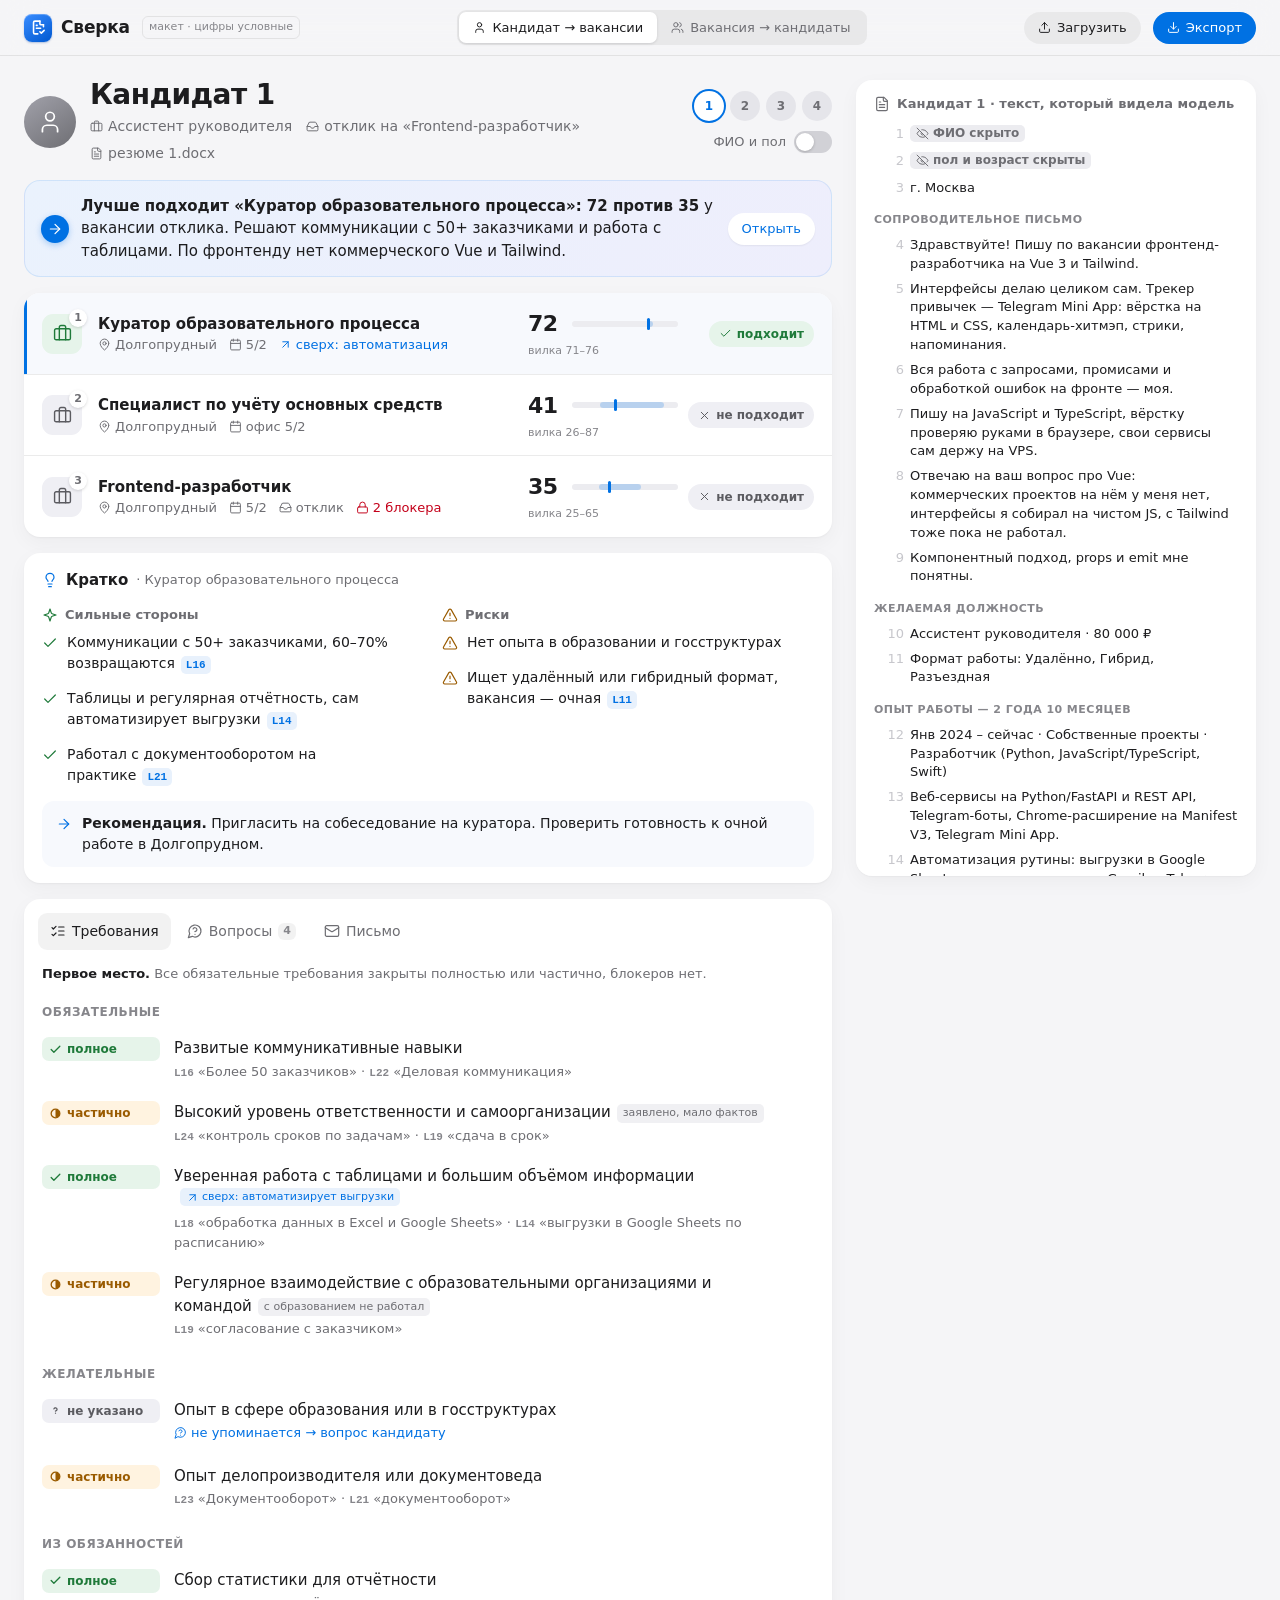
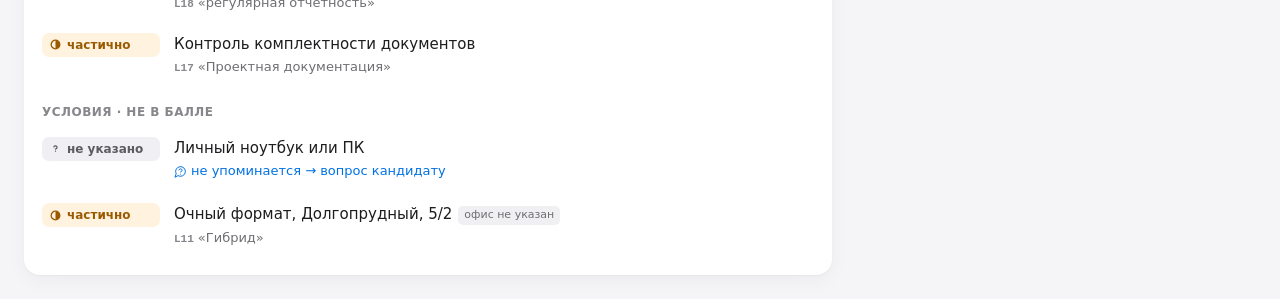
==== design/mockup.html @ aa067bb7 "design: макет интерфейса (кандидат → вакансии, вакансия → кандидаты)" ====
<!doctype html>
<html lang="ru">
<head>
<meta charset="utf-8">
<meta name="viewport" content="width=device-width, initial-scale=1">
<title>Сверка — макет</title>
<style>
:root{
  --bg:#f5f5f7; --surface:#fff; --fg:#1d1d1f; --fg2:#6e6e73; --fg3:#86868b;
  --line:rgba(0,0,0,.08); --accent:#0071e3; --accent-soft:#e8f1fc;
  --full:#1f7a3a; --full-bg:#e6f4ea; --part:#9a5b00; --part-bg:#fff3e0;
  --no:#c4001a; --no-bg:#fdecee; --unk:#5b5b60; --unk-bg:#efeff4;
  --hl:#fff4c2; --radius:16px;
  --spring:cubic-bezier(.2,.8,.2,1);
}
*{box-sizing:border-box;margin:0;padding:0}
body{background:var(--bg);color:var(--fg);font:15px/1.5 -apple-system,BlinkMacSystemFont,"SF Pro Text",Inter,system-ui,sans-serif;-webkit-font-smoothing:antialiased}
button{font:inherit;color:inherit;background:none;border:0;cursor:pointer}
.num{font-variant-numeric:tabular-nums}
.i{width:16px;height:16px;flex:none;fill:none;stroke:currentColor;stroke-width:1.8;stroke-linecap:round;stroke-linejoin:round}
.i-sm{width:13px;height:13px}
.i-lg{width:20px;height:20px}
.c-full{color:var(--full)} .c-part{color:var(--part)} .c-acc{color:var(--accent)} .c-no{color:var(--no)}

/* Верхняя панель — полупрозрачный материал */
.bar{position:sticky;top:0;z-index:10;display:flex;align-items:center;gap:12px;height:56px;padding:0 24px;
  background:rgba(245,245,247,.72);backdrop-filter:blur(20px) saturate(180%);-webkit-backdrop-filter:blur(20px) saturate(180%);
  border-bottom:1px solid var(--line)}
.logo{display:flex;align-items:center;gap:9px;font-weight:600;font-size:17px;letter-spacing:-.01em}
.mark{width:28px;height:28px;border-radius:8px;display:grid;place-items:center;color:#fff;
  background:linear-gradient(145deg,#3a8dff,#0058d0);box-shadow:0 1px 2px rgba(0,60,160,.3),inset 0 1px 0 rgba(255,255,255,.25)}
.mark .i{width:17px;height:17px;stroke-width:2.2}
.seg{display:flex;background:rgba(0,0,0,.06);border-radius:9px;padding:2px;margin:0 auto}
.seg button{display:flex;align-items:center;gap:6px;padding:6px 14px;border-radius:7px;font-size:13px;font-weight:500;color:var(--fg2);transition:background .2s,color .2s}
.seg button[aria-pressed=true]{background:#fff;color:var(--fg);box-shadow:0 1px 3px rgba(0,0,0,.12)}
.btn{display:inline-flex;align-items:center;gap:6px;height:32px;padding:0 14px;border-radius:980px;font-size:13px;font-weight:500;transition:transform .1s ease-out,background .2s}
.btn:active{transform:scale(.97)}
.btn-primary{background:var(--accent);color:#fff}
.btn-primary:hover{background:#0077ed}
.btn-ghost{background:rgba(0,0,0,.05)}
.btn-ghost:hover{background:rgba(0,0,0,.08)}
.btn-white{background:#fff;color:var(--accent);box-shadow:0 1px 2px rgba(0,0,0,.06)}
.mock-tag{font-size:11px;color:var(--fg3);border:1px solid var(--line);border-radius:6px;padding:2px 6px}

.wrap{display:grid;grid-template-columns:minmax(0,1fr) 400px;gap:24px;max-width:1360px;margin:0 auto;padding:24px}
.left>*+*,#top>*+*{margin-top:16px}

/* Шапка */
.head{display:flex;align-items:center;gap:14px}
.avatar{width:52px;height:52px;border-radius:50%;flex:none;display:grid;place-items:center;color:#fff;background:linear-gradient(145deg,#a1a1aa,#6e6e73)}
.avatar.blue{border-radius:15px;background:linear-gradient(145deg,#3a8dff,#0058d0)}
.avatar .i{width:26px;height:26px;stroke-width:1.6}
.head .who{flex:1;min-width:0}
.head h1{font-size:28px;line-height:1.1;letter-spacing:-.02em;font-weight:700}
.sub{display:flex;flex-wrap:wrap;align-items:center;gap:6px 14px;color:var(--fg2);margin-top:5px;font-size:14px}
.sub span{display:inline-flex;align-items:center;gap:5px}
.side{display:flex;flex-direction:column;align-items:flex-end;gap:10px}
.switch{display:flex;align-items:center;gap:8px;font-size:13px;color:var(--fg2);white-space:nowrap}
.tog{width:38px;height:22px;border-radius:11px;background:#d1d1d6;position:relative;transition:background .25s var(--spring)}
.tog::after{content:"";position:absolute;top:2px;left:2px;width:18px;height:18px;border-radius:50%;background:#fff;box-shadow:0 1px 3px rgba(0,0,0,.2);transition:transform .3s var(--spring)}
.tog[aria-checked=true]{background:#34c759}
.tog[aria-checked=true]::after{transform:translateX(16px)}
.avs{display:flex;gap:6px}
.av{width:30px;height:30px;border-radius:50%;background:#e5e5ea;color:var(--fg2);font-size:12px;font-weight:600;display:grid;place-items:center;transition:box-shadow .2s,background .2s}
.av:hover{background:#dcdce1}
.av[aria-pressed=true]{background:#fff;color:var(--accent);box-shadow:0 0 0 2px var(--accent)}

/* Плашки-подсказки */
.callout{display:flex;gap:12px;align-items:center;border-radius:var(--radius);padding:14px 16px;
  background:linear-gradient(120deg,#eaf2fd 0%,#eeeefc 100%);border:1px solid rgba(0,113,227,.12)}
.callout b{font-weight:600}
.callout .ico{flex:none;width:28px;height:28px;border-radius:50%;background:var(--accent);color:#fff;display:grid;place-items:center;box-shadow:0 2px 6px rgba(0,113,227,.3)}
.callout .btn{margin-left:auto;flex:none}

/* Карточки и рейтинг */
.card{background:var(--surface);border-radius:var(--radius);box-shadow:0 1px 2px rgba(0,0,0,.04),0 6px 20px rgba(0,0,0,.04)}
.rank{overflow:hidden}
.rrow{display:grid;grid-template-columns:40px minmax(0,1fr) 150px 120px;align-items:center;gap:16px;width:100%;text-align:left;padding:14px 18px;border-top:1px solid var(--line);transition:background .15s}
.rrow:first-child{border-top:0}
.rrow:hover{background:rgba(0,0,0,.02)}
.rrow[aria-selected=true]{background:#f7f9fd;box-shadow:inset 3px 0 0 var(--accent)}
.rrow.close{box-shadow:inset 3px 0 0 #b9cdf0}
.rrow.close[aria-selected=true]{box-shadow:inset 3px 0 0 var(--accent)}
.tile{width:40px;height:40px;border-radius:11px;display:grid;place-items:center;position:relative}
.tile.round{border-radius:50%}
.tile .i{width:19px;height:19px}
.tile em{position:absolute;right:-5px;top:-5px;min-width:18px;height:18px;border-radius:9px;background:#fff;color:var(--fg2);font:600 11px/18px -apple-system,system-ui,sans-serif;text-align:center;font-style:normal;box-shadow:0 1px 3px rgba(0,0,0,.15)}
.t-ok{background:var(--full-bg);color:var(--full)} .t-mid{background:var(--part-bg);color:var(--part)} .t-bad{background:var(--unk-bg);color:var(--unk)}
.rrow .t{font-weight:600}
.meta{display:flex;flex-wrap:wrap;gap:4px 12px;font-size:13px;color:var(--fg2)}
.meta span{display:inline-flex;align-items:center;gap:4px}
.meta .bl{color:var(--no)} .meta .ex{color:var(--accent)} .meta .cl{color:var(--part)}
.score{display:flex;align-items:center;gap:10px}
.score .n{font-size:22px;font-weight:600;letter-spacing:-.02em;width:34px}
.range{position:relative;flex:1;height:6px;background:#ececf0;border-radius:3px}
.range i{position:absolute;top:0;bottom:0;background:rgba(0,113,227,.22);border-radius:3px}
.range b{position:absolute;top:-3px;width:3px;height:12px;border-radius:2px;background:var(--accent)}
.lbl{display:block;font-size:11px;color:var(--fg3);margin-top:3px}
.verdict{justify-self:end;display:inline-flex;align-items:center;gap:5px;font-size:12px;font-weight:600;padding:4px 10px;border-radius:980px;white-space:nowrap}
.v-ok{background:var(--full-bg);color:var(--full)} .v-mid{background:var(--part-bg);color:var(--part)} .v-bad{background:var(--unk-bg);color:var(--unk)}

/* Обзор: тепловая карта */
.heat{padding:14px 18px 12px}
.heat-h{display:flex;align-items:center;justify-content:space-between;gap:12px;font-size:13px;color:var(--fg2);margin-bottom:8px}
.heat-h b{color:var(--fg);font-size:15px;font-weight:600;display:inline-flex;align-items:center;gap:7px}
.legend{display:flex;gap:12px;font-size:12px}
.legend span{display:inline-flex;align-items:center;gap:5px}
.legend i{width:10px;height:10px;border-radius:3px;display:inline-block}
.hg{display:grid;grid-template-columns:minmax(0,1fr) repeat(4,72px);gap:4px 6px;align-items:center}
.hg .ch{font-size:12px;color:var(--fg3);text-align:center;font-weight:600}
.hname{display:flex;align-items:center;gap:8px;text-align:left;padding:8px 10px;border-radius:10px;font-weight:500;font-size:14px;transition:background .15s}
.hname:hover{background:#f5f5f7}
.hname.on{background:#f7f9fd;color:var(--accent)}
.hcell{height:36px;border-radius:9px;font-weight:600;font-size:14px;display:grid;place-items:center;transition:transform .15s var(--spring),box-shadow .15s}
.hcell:hover{transform:scale(1.04)}
.hcell.on{box-shadow:0 0 0 2px var(--accent)}
.hcell.s-full{background:var(--full-bg);color:var(--full)} .hcell.s-partial{background:var(--part-bg);color:var(--part)} .hcell.s-unknown{background:var(--unk-bg);color:var(--unk)}

/* Разбор близких */
.pair{padding:18px}
.pair h3{display:flex;align-items:center;gap:8px;font-size:17px;letter-spacing:-.01em}
.pair .lead{color:var(--fg2);margin:4px 0 8px;font-size:14px}
.vs{display:grid;grid-template-columns:1fr auto 1fr;gap:10px;align-items:center;margin:10px 0 6px}
.vs .side-c{display:flex;align-items:center;gap:10px;padding:10px 12px;border-radius:12px;background:#f7f7f9}
.vs .side-c.win{background:var(--full-bg)}
.vs .vs-n{font-size:20px;font-weight:600;margin-left:auto}
.vs .mid{font-size:12px;font-weight:600;color:var(--fg3)}
.agree{display:flex;align-items:center;gap:8px;font-size:12px;color:var(--fg2);margin:8px 0 2px}
.agree .dots{display:flex;gap:3px}
.agree .dots i{width:8px;height:8px;border-radius:50%;background:#e0e0e5}
.agree .dots i.y{background:var(--full)}

/* Кратко */
.summary{padding:16px 18px 14px}
.sum-h{display:flex;align-items:center;gap:8px;font-size:15px;font-weight:600}
.sum-h .of{font-weight:400;color:var(--fg2);font-size:13px}
.sum-cols{display:grid;grid-template-columns:1fr 1fr;gap:6px 28px;margin-top:6px}
.h3{display:flex;align-items:center;gap:7px;font-size:13px;font-weight:600;color:var(--fg2);margin-top:8px}
.pt{display:flex;gap:9px;align-items:flex-start;width:100%;text-align:left;padding:7px 8px;margin:0 -8px;border-radius:9px;font-size:14px;transition:background .15s}
.pt:hover{background:#f5f5f7}
.pt>.i{margin-top:3px}
.pt.on{background:var(--hl)}
.ref{font:600 11px/1 ui-monospace,SFMono-Regular,monospace;color:var(--accent);background:var(--accent-soft);border-radius:5px;padding:3px 5px;margin-left:6px}
.rec{display:flex;gap:10px;background:#f7f9fd;border-radius:12px;padding:12px 14px;margin:8px 0 2px;font-size:14px}
.rec .i{margin-top:3px}

/* Вкладки */
.detail{padding:6px 0 8px}
.tabs{display:flex;gap:4px;padding:8px 14px 0}
.tabs button{display:flex;align-items:center;gap:6px;padding:8px 12px;border-radius:9px;font-size:14px;font-weight:500;color:var(--fg2);transition:background .15s,color .15s}
.tabs button:hover{color:var(--fg)}
.tabs button[aria-selected=true]{color:var(--fg);background:rgba(0,0,0,.05)}
.tabs .cnt{font-size:11px;font-weight:600;color:var(--fg3);background:rgba(0,0,0,.05);border-radius:6px;padding:0 5px}
.pane{padding:4px 18px 10px}
.pane.enter{animation:enter .28s var(--spring)}
@keyframes enter{from{opacity:0;transform:translateY(4px)}to{opacity:1;transform:none}}
.why{font-size:13px;color:var(--fg2);padding:10px 0 4px}
.why b{color:var(--fg);font-weight:600}
.grp{font-size:12px;font-weight:600;color:var(--fg3);text-transform:uppercase;letter-spacing:.04em;padding:16px 0 6px}
.req{display:grid;grid-template-columns:118px minmax(0,1fr);gap:14px;width:100%;text-align:left;padding:10px;margin:0 -10px;border-radius:11px;transition:background .15s}
.req:hover,.req.on{background:#f5f5f7}
.req .txt{font-weight:500}
.req .q{font-size:13px;color:var(--fg2);margin-top:2px}
.req .q code{font:600 11px/1 ui-monospace,SFMono-Regular,monospace;color:var(--fg3);margin-right:4px}
.req .q .ask{display:inline-flex;align-items:center;gap:4px;color:var(--accent)}
.flag{display:inline-flex;align-items:center;gap:3px;font-size:11px;font-weight:500;color:var(--fg2);background:#f0f0f3;border-radius:5px;padding:1px 6px;margin-left:6px;vertical-align:1px}
.flag.plus{background:var(--accent-soft);color:var(--accent)}
.flag.warn{background:var(--part-bg);color:var(--part)}
.st{display:inline-flex;align-items:center;gap:5px;height:24px;padding:0 9px 0 7px;border-radius:7px;font-size:12px;font-weight:600;white-space:nowrap;align-self:start}
.st .i{width:13px;height:13px;stroke-width:2.4}
.s-full{color:var(--full);background:var(--full-bg)} .s-partial{color:var(--part);background:var(--part-bg)}
.s-no{color:var(--no);background:var(--no-bg)} .s-unknown{color:var(--unk);background:var(--unk-bg)}
.list{list-style:none;padding:4px 0}
.list li{display:flex;gap:10px;align-items:flex-start;padding:9px 0;border-top:1px solid var(--line);font-size:14px}
.list li:first-child{border-top:0}
.list li>.i{margin-top:3px}
.letter{white-space:pre-wrap;background:#fafafc;border:1px solid var(--line);border-radius:12px;padding:16px;font-size:14px;margin-top:10px}
.actions{display:flex;align-items:center;gap:8px;margin-top:12px}
.stub{display:flex;gap:10px;align-items:center;color:var(--fg2);font-size:14px;padding:16px 0}

/* Текст резюме */
.doc{position:sticky;top:80px;max-height:calc(100vh - 104px);overflow:auto;padding:14px 0;align-self:start}
.doc h2{display:flex;align-items:center;gap:7px;font-size:13px;font-weight:600;color:var(--fg2);padding:0 18px 8px}
.blk{font-size:11px;font-weight:600;color:var(--fg3);text-transform:uppercase;letter-spacing:.04em;padding:12px 18px 4px}
.ln{display:grid;grid-template-columns:30px 1fr;gap:6px;padding:3px 18px;font-size:13px;line-height:1.45;transition:background .35s var(--spring)}
.ln > span:first-child{color:#c7c7cc;font-variant-numeric:tabular-nums;text-align:right}
.ln.hl{background:var(--hl)}
.ln.hl mark{background:#ffe27a;border-radius:3px}
mark{background:none;color:inherit}
.mask{display:inline-flex;align-items:center;gap:4px;background:#ececf0;color:var(--fg2);border-radius:5px;padding:0 6px;font-size:12px}

@media (max-width:980px){.wrap{grid-template-columns:1fr}.doc{position:static;max-height:none}.rrow{grid-template-columns:40px 1fr 90px}.rrow .verdict{display:none}.sum-cols{grid-template-columns:1fr}.hg{grid-template-columns:minmax(0,1fr) repeat(4,44px)}}
@media (prefers-reduced-motion:reduce){*{transition:none!important;animation:none!important}}
@media (prefers-reduced-transparency:reduce){.bar{background:var(--bg);backdrop-filter:none}}
</style>
</head>
<body>
<!-- Иконки: линейный набор в стиле Lucide (ISC) -->
<svg width="0" height="0" style="position:absolute" aria-hidden="true">
 <symbol id="i-logo" viewBox="0 0 24 24"><path d="M14 3H7a2 2 0 0 0-2 2v14a2 2 0 0 0 2 2h4"/><path d="M14 3v4a1 1 0 0 0 1 1h4"/><path d="M19 8v3"/><path d="m14 18 2 2 4-4"/><path d="M9 9h1"/><path d="M9 13h6"/></symbol>
 <symbol id="i-upload" viewBox="0 0 24 24"><path d="M21 15v4a2 2 0 0 1-2 2H5a2 2 0 0 1-2-2v-4"/><path d="m17 8-5-5-5 5"/><path d="M12 3v12"/></symbol>
 <symbol id="i-download" viewBox="0 0 24 24"><path d="M21 15v4a2 2 0 0 1-2 2H5a2 2 0 0 1-2-2v-4"/><path d="m7 10 5 5 5-5"/><path d="M12 15V3"/></symbol>
 <symbol id="i-user" viewBox="0 0 24 24"><path d="M19 21v-2a4 4 0 0 0-4-4H9a4 4 0 0 0-4 4v2"/><circle cx="12" cy="7" r="4"/></symbol>
 <symbol id="i-users" viewBox="0 0 24 24"><path d="M16 21v-2a4 4 0 0 0-4-4H6a4 4 0 0 0-4 4v2"/><circle cx="9" cy="7" r="4"/><path d="M22 21v-2a4 4 0 0 0-3-3.87"/><path d="M16 3.13a4 4 0 0 1 0 7.75"/></symbol>
 <symbol id="i-brief" viewBox="0 0 24 24"><path d="M16 20V4a2 2 0 0 0-2-2h-4a2 2 0 0 0-2 2v16"/><rect width="20" height="14" x="2" y="6" rx="2"/></symbol>
 <symbol id="i-file" viewBox="0 0 24 24"><path d="M15 2H6a2 2 0 0 0-2 2v16a2 2 0 0 0 2 2h12a2 2 0 0 0 2-2V7Z"/><path d="M14 2v4a2 2 0 0 0 2 2h4"/><path d="M16 13H8"/><path d="M16 17H8"/><path d="M10 9H8"/></symbol>
 <symbol id="i-pin" viewBox="0 0 24 24"><path d="M20 10c0 5-5.5 10.2-7.4 11.8a1 1 0 0 1-1.2 0C9.5 20.2 4 15 4 10a8 8 0 0 1 16 0"/><circle cx="12" cy="10" r="3"/></symbol>
 <symbol id="i-cal" viewBox="0 0 24 24"><rect width="18" height="18" x="3" y="4" rx="2"/><path d="M16 2v4"/><path d="M8 2v4"/><path d="M3 10h18"/></symbol>
 <symbol id="i-clock" viewBox="0 0 24 24"><circle cx="12" cy="12" r="9"/><path d="M12 7v5l3 2"/></symbol>
 <symbol id="i-arrow" viewBox="0 0 24 24"><path d="M5 12h14"/><path d="m12 5 7 7-7 7"/></symbol>
 <symbol id="i-check" viewBox="0 0 24 24"><path d="M20 6 9 17l-5-5"/></symbol>
 <symbol id="i-half" viewBox="0 0 24 24"><circle cx="12" cy="12" r="8"/><path d="M12 4a8 8 0 0 1 0 16Z" fill="currentColor" stroke="none"/></symbol>
 <symbol id="i-x" viewBox="0 0 24 24"><path d="M18 6 6 18"/><path d="m6 6 12 12"/></symbol>
 <symbol id="i-help" viewBox="0 0 24 24"><path d="M9.1 9a3 3 0 0 1 5.8 1c0 2-3 3-3 3"/><path d="M12 17h.01"/></symbol>
 <symbol id="i-lock" viewBox="0 0 24 24"><rect width="18" height="11" x="3" y="11" rx="2"/><path d="M7 11V7a5 5 0 0 1 10 0v4"/></symbol>
 <symbol id="i-up" viewBox="0 0 24 24"><path d="M7 17 17 7"/><path d="M7 7h10v10"/></symbol>
 <symbol id="i-list" viewBox="0 0 24 24"><path d="m3 17 2 2 4-4"/><path d="m3 7 2 2 4-4"/><path d="M13 6h8"/><path d="M13 12h8"/><path d="M13 18h8"/></symbol>
 <symbol id="i-bulb" viewBox="0 0 24 24"><path d="M15 14c.2-1 .7-1.7 1.5-2.5 1-.9 1.5-2.2 1.5-3.5A6 6 0 0 0 6 8c0 1 .2 2.2 1.5 3.5.7.7 1.3 1.5 1.5 2.5"/><path d="M9 18h6"/><path d="M10 22h4"/></symbol>
 <symbol id="i-chat" viewBox="0 0 24 24"><path d="M7.9 20A9 9 0 1 0 4 16.1L2 22Z"/><path d="M9.1 9a3 3 0 0 1 5.8 1c0 2-3 3-3 3"/><path d="M12 17h.01"/></symbol>
 <symbol id="i-mail" viewBox="0 0 24 24"><rect width="20" height="16" x="2" y="4" rx="2"/><path d="m22 7-9 5.7a2 2 0 0 1-2 0L2 7"/></symbol>
 <symbol id="i-spark" viewBox="0 0 24 24"><path d="M12 3l1.9 5.8a2 2 0 0 0 1.3 1.3L21 12l-5.8 1.9a2 2 0 0 0-1.3 1.3L12 21l-1.9-5.8a2 2 0 0 0-1.3-1.3L3 12l5.8-1.9a2 2 0 0 0 1.3-1.3Z"/></symbol>
 <symbol id="i-alert" viewBox="0 0 24 24"><path d="m21.7 18-8-14a2 2 0 0 0-3.4 0l-8 14A2 2 0 0 0 4 21h16a2 2 0 0 0 1.7-3"/><path d="M12 9v4"/><path d="M12 17h.01"/></symbol>
 <symbol id="i-shield" viewBox="0 0 24 24"><path d="M20 13c0 5-3.5 7.5-7.7 9a1 1 0 0 1-.6 0C7.5 20.5 4 18 4 13V6a1 1 0 0 1 1-1c2 0 4.5-1.2 6.2-2.7a1.2 1.2 0 0 1 1.6 0C14.5 3.8 17 5 19 5a1 1 0 0 1 1 1z"/><path d="m9 12 2 2 4-4"/></symbol>
 <symbol id="i-eyeoff" viewBox="0 0 24 24"><path d="M10.7 5.1A10.4 10.4 0 0 1 12 5c7 0 10 7 10 7a13 13 0 0 1-1.7 2.7"/><path d="M14.1 14.2a3 3 0 0 1-4.2-4.2"/><path d="M17.5 17.5A10 10 0 0 1 12 19c-7 0-10-7-10-7a13.5 13.5 0 0 1 4.6-5.4"/><path d="m2 2 20 20"/></symbol>
 <symbol id="i-scale" viewBox="0 0 24 24"><path d="m16 16 3-8 3 8c-.9.7-1.9 1-3 1s-2.1-.3-3-1Z"/><path d="m2 16 3-8 3 8c-.9.7-1.9 1-3 1s-2.1-.3-3-1Z"/><path d="M7 21h10"/><path d="M12 3v18"/><path d="M3 7h2c2 0 5-1 7-2 2 1 5 2 7 2h2"/></symbol>
 <symbol id="i-copy" viewBox="0 0 24 24"><rect width="14" height="14" x="8" y="8" rx="2"/><path d="M4 16c-1.1 0-2-.9-2-2V4c0-1.1.9-2 2-2h10c1.1 0 2 .9 2 2"/></symbol>
 <symbol id="i-grid" viewBox="0 0 24 24"><rect width="7" height="7" x="3" y="3" rx="1.5"/><rect width="7" height="7" x="14" y="3" rx="1.5"/><rect width="7" height="7" x="3" y="14" rx="1.5"/><rect width="7" height="7" x="14" y="14" rx="1.5"/></symbol>
 <symbol id="i-inbox" viewBox="0 0 24 24"><path d="M22 12h-6l-2 3h-4l-2-3H2"/><path d="M5.5 5.1 2 12v6a2 2 0 0 0 2 2h16a2 2 0 0 0 2-2v-6l-3.5-6.9A2 2 0 0 0 16.8 4H7.2a2 2 0 0 0-1.7 1.1"/></symbol>
</svg>

<header class="bar">
  <span class="logo"><span class="mark"><svg class="i"><use href="#i-logo"/></svg></span>Сверка</span>
  <span class="mock-tag">макет · цифры условные</span>
  <div class="seg" role="group" aria-label="Направление">
    <button aria-pressed="true" data-view="cand"><svg class="i i-sm"><use href="#i-user"/></svg>Кандидат → вакансии</button>
    <button aria-pressed="false" data-view="vac"><svg class="i i-sm"><use href="#i-users"/></svg>Вакансия → кандидаты</button>
  </div>
  <button class="btn btn-ghost"><svg class="i i-sm"><use href="#i-upload"/></svg>Загрузить</button>
  <button class="btn btn-primary"><svg class="i i-sm"><use href="#i-download"/></svg>Экспорт</button>
</header>

<main class="wrap">
  <div class="left">
    <div id="top"></div>
    <div class="card summary" id="summary"></div>
    <div class="card detail">
      <div class="tabs" role="tablist">
        <button role="tab" aria-selected="true" data-tab="req"><svg class="i"><use href="#i-list"/></svg>Требования</button>
        <button role="tab" aria-selected="false" data-tab="qs"><svg class="i"><use href="#i-chat"/></svg>Вопросы <span class="cnt num" id="qcnt"></span></button>
        <button role="tab" aria-selected="false" data-tab="mail"><svg class="i"><use href="#i-mail"/></svg>Письмо</button>
      </div>
      <div class="pane" id="pane"></div>
    </div>
  </div>
  <aside class="card doc" id="doc" aria-label="Текст резюме"></aside>
</main>

<script>
const ic=(n,c='')=>`<svg class="i ${c}"><use href="#i-${n}"/></svg>`;
const MASK=(t)=>`<span class="mask">${ic('eyeoff','i-sm')}<b>${t}</b></span>`;

/* ---------- Кандидаты: текст резюме [строка, блок, текст] ---------- */
const C={
 c1:{n:1,real:'Иванов Алексей',pii:'Мужчина, 25 лет',title:'Ассистент руководителя',file:'резюме 1.docx',applied:'v1',exp:'2 г. 10 мес.',lines:[
  [1,null,'@name'],[2,null,'@pii'],[3,null,'г. Москва'],
  [4,'Сопроводительное письмо','Здравствуйте! Пишу по вакансии фронтенд-разработчика на Vue 3 и Tailwind.'],
  [5,null,'Интерфейсы делаю целиком сам. Трекер привычек — Telegram Mini App: вёрстка на HTML и CSS, календарь-хитмэп, стрики, напоминания.'],
  [6,null,'Вся работа с запросами, промисами и обработкой ошибок на фронте — моя.'],
  [7,null,'Пишу на JavaScript и TypeScript, вёрстку проверяю руками в браузере, свои сервисы сам держу на VPS.'],
  [8,null,'Отвечаю на ваш вопрос про Vue: коммерческих проектов на нём у меня нет, интерфейсы я собирал на чистом JS, с Tailwind тоже пока не работал.'],
  [9,null,'Компонентный подход, props и emit мне понятны.'],
  [10,'Желаемая должность','Ассистент руководителя · 80 000 ₽'],
  [11,null,'Формат работы: Удалённо, Гибрид, Разъездная'],
  [12,'Опыт работы — 2 года 10 месяцев','Янв 2024 – сейчас · Собственные проекты · Разработчик (Python, JavaScript/TypeScript, Swift)'],
  [13,null,'Веб-сервисы на Python/FastAPI и REST API, Telegram-боты, Chrome-расширение на Manifest V3, Telegram Mini App.'],
  [14,null,'Автоматизация рутины: выгрузки в Google Sheets по расписанию, мост Gmail — Telegram, мониторинг учебного портала.'],
  [15,null,'Янв 2024 – сейчас · Фриланс (самозанятый, с 2025 — ИП) · Специалист по аналитике и проектной документации'],
  [16,null,'Более 50 заказчиков: частные клиенты и небольшие компании. Повторные обращения и рекомендации — 60–70%.'],
  [17,null,'Проектная документация: паспорт проекта, WBS, сроки и бюджет, реестр рисков, KPI.'],
  [18,null,'Аналитика: обработка данных в Excel и Google Sheets, факторный анализ выручки, ABC/XYZ, регулярная отчётность.'],
  [19,null,'Полный цикл заказа: погружение в незнакомую предметную область, декомпозиция задачи, согласование с заказчиком, сдача в срок.'],
  [20,null,'Май 2026 – Авг 2026 · ООО «Агентство» · Практикант (аналитика и управление проектами)'],
  [21,null,'Разбирал организационную структуру, документооборот и схему работы с партнёрами.'],
  [22,'Навыки','Продвинутый: Деловая переписка · Деловая коммуникация · Работа с большим объёмом информации · Отчётность · Внимательность к деталям'],
  [23,null,'Средний: MS Excel · Google Sheets · Документооборот · Python'],
  [24,'Обо мне','В роли ассистента беру на себя деловую переписку и согласования, подготовку материалов к встречам, регулярную отчётность в Excel и Google Sheets, контроль сроков по задачам.'],
  [25,'Образование','Неоконченное высшее · ТГУ · Управления, Менеджмент (бакалавр менеджмента) · 2027']]},
 c2:{n:2,real:'Петров Иван',pii:'Мужчина, 45 лет',title:'Frontend-разработчик (Vue.js / Nuxt.js)',file:'резюме 2.docx',applied:'v1',exp:'7 л. 9 мес.',lines:[
  [1,null,'@name'],[2,null,'@pii'],[3,null,'Проживает: Москва'],
  [4,'Сопроводительное письмо','Я фронтенд-разработчик с опытом более 7 лет, из них 4+ года активно работаю с Vue.js.'],
  [5,null,'Стек: Vue 3 (Composition API), Nuxt 3 (включая SSR), TypeScript, Pinia, Vue Router, VueUse.'],
  [6,null,'Для тестирования — Vitest (ранее Jest), стили — Tailwind CSS, SCSS, CSS Modules.'],
  [7,null,'Участвовал в миграции с Vue 2 на Vue 3 и с Vuex на Pinia.'],
  [8,'Желаемая должность','Frontend-разработчик (Vue.js / Nuxt.js) · 160 000 ₽'],
  [9,null,'Формат работы: удалённо, гибрид, на месте работодателя'],
  [10,'Опыт работы — 7 лет 9 месяцев','Май 2025 — Август 2026 · ООО Финансы · Frontend-разработчик'],
  [11,null,'Разработка нового функционала личного кабинета инвестиционной платформы на Nuxt 2: покупка долей, обновление профиля.'],
  [12,null,'Март 2022 — Май 2025 · ООО Технолоджи · Frontend-разработчик'],
  [13,null,'Разработка нового функционала: калькуляторы, сложные многошаговые формы заявок; новые страницы сайта по макетам Figma.'],
  [14,null,'Февраль 2020 — Март 2022 · ООО Статус · Frontend-разработчик'],
  [15,null,'Адаптивная вёрстка Pixel Perfect по дизайн-макетам с использованием HTML, CSS и JavaScript.'],
  [16,'Навыки','VueJS · Nuxt.js · Pinia · Composition API · TypeScript · Tailwind CSS · Figma · Vite · Jest · Vitest · Code Review'],
  [17,'Образование','Высшее · РГГУ · 2010']]},
 c3:{n:3,real:'Семенов Алексей',pii:null,title:'Frontend-разработчик (Vue + Tailwind)',file:'резюме 3.docx',applied:'v1',exp:'5 л. 2 мес.',lines:[
  [1,null,'@name'],[2,null,'Проживает: Москва'],
  [3,'Сопроводительное письмо','Vue.js использовал в коммерческой разработке для создания компонентов каталога, форм и модальных окон.'],
  [4,null,'Tailwind применял как основную систему стилей, включая настройку конфига и адаптивных брейкпоинтов.'],
  [5,'Ключевые навыки','HTML5: семантическая верстка, доступность (a11y) на базовом уровне.'],
  [6,null,'CSS3: Flexbox, Grid, адаптивная и кроссбраузерная верстка.'],
  [7,null,'JavaScript (ES6+): работа с DOM и событиями, fetch/axios, промисы, async/await, обработка ошибок.'],
  [8,null,'Vue 3: Composition API, компоненты, props, emit, v-model.'],
  [9,null,'Инструменты: Figma (чтение макетов, экспорт ассетов), Git.'],
  [10,null,'Дополнительно: понимание различий SPA и SSR, знакомство с Pinia (базовые сторы).'],
  [11,'Опыт работы','Frontend-разработчик (Vue + Tailwind), ООО «Образовательные решения»'],
  [12,null,'Москва, март 2023 — настоящее время (2 года)'],
  [13,null,'Разработка компонентов на Vue 3: карточки курсов, формы регистрации, модальные окна, пагинация.'],
  [14,null,'HTML-верстальщик / Junior Frontend, Студия «ВебПрактика» · сентябрь 2021 — февраль 2023'],
  [15,'Образование','Бакалавр, «Прикладная информатика», 2021'],
  [16,'Дополнительно','Базовые навыки тестирования интерфейсов (валидация верстки, проверка адаптивности, кроссбраузерность).'],
  [17,null,'По расположению офиса: Долгопрудный удобен, дорога в среднем занимает 35–45 минут.']]},
 c4:{n:4,real:'Петрова Лилия',pii:null,title:'Специалист по учёту ОС / бухгалтер',file:'резюме 4.docx',applied:'v2',exp:'17 л.',lines:[
  [1,null,'@name'],[2,null,'Проживаю в г. Долгопрудный.'],
  [3,'Сопроводительное письмо','Готова ближайшее время обсудить детали по данной вакансии: специалист по учёту и движению основных средств.'],
  [4,null,'Формат работы: на месте работодателя'],
  [5,'Опыт работы','ООО «Центр учёта и отчётности» · Бухгалтер · ноябрь 2025 — настоящее время'],
  [6,null,'Формирование налоговых деклараций (налог на имущество, транспортный налог, налог на прибыль).'],
  [7,null,'АО «Логистическая группа» · Бухгалтер · август 2011 — октябрь 2025'],
  [8,null,'Проверка первичных учётных документов, работа с актами приёма-передачи, накладными, счетами-фактурами.'],
  [9,null,'Отражение хозяйственных операций в 1С, контроль комплектности и наличия оригиналов документов.'],
  [10,null,'ИФНС · Специалист юридического отдела · октябрь 2007 — июнь 2010'],
  [11,'Образование','Центральный университет экономики и права, 2008 — высшее, «Финансы и кредит».'],
  [12,'Навыки','Уверенное владение 1С:Предприятие 8.2, Контур, MS Excel, Word.'],
  [13,'Личные качества','Внимательна к деталям, системна. Готова осваивать учёт основных средств.']]},
};
const CK=['c1','c2','c3','c4'];

/* ---------- Вакансии ---------- */
const VAC={
 v1:{t:'Frontend-разработчик',meta:[['pin','Долгопрудный'],['cal','5/2']]},
 v2:{t:'Специалист по учёту основных средств',meta:[['pin','Долгопрудный'],['cal','офис 5/2']]},
 v3:{t:'Куратор образовательного процесса',meta:[['pin','Долгопрудный'],['cal','5/2']]},
};
const VK=['v1','v2','v3'];

/* ---------- Баллы всех пар: [балл, низ, верх, блокеры] ---------- */
const S={
 'c1:v1':[35,25,65,2],'c2:v1':[86,84,90,0],'c3:v1':[84,82,88,0],'c4:v1':[9,4,38,1],
 'c1:v2':[41,26,87,0],'c2:v2':[9,3,40,1],'c3:v2':[11,4,42,1],'c4:v2':[63,52,80,0],
 'c1:v3':[72,71,76,0],'c2:v3':[30,22,58,0],'c3:v3':[28,20,60,0],'c4:v3':[58,50,74,0],
};
const verdict=s=>s>=70?['подходит','v-ok','t-ok','check']:s>=45?['частично','v-mid','t-mid','half']:['не подходит','v-bad','t-bad','x'];

/* ---------- Подробности пар: требования [раздел, текст, статус, [[строка, цитата]], пометка] ---------- */
const D={
 'c1:v3':{why:'<b>Первое место.</b> Все обязательные требования закрыты полностью или частично, блокеров нет.',
  req:[
   ['Обязательные','Развитые коммуникативные навыки','full',[[16,'Более 50 заказчиков'],[22,'Деловая коммуникация']]],
   ['Обязательные','Высокий уровень ответственности и самоорганизации','partial',[[24,'контроль сроков по задачам'],[19,'сдача в срок']],'заявлено, мало фактов'],
   ['Обязательные','Уверенная работа с таблицами и большим объёмом информации','full',[[18,'обработка данных в Excel и Google Sheets'],[14,'выгрузки в Google Sheets по расписанию']],'+сверх: автоматизирует выгрузки'],
   ['Обязательные','Регулярное взаимодействие с образовательными организациями и командой','partial',[[19,'согласование с заказчиком']],'с образованием не работал'],
   ['Желательные','Опыт в сфере образования или в госструктурах','unknown',[]],
   ['Желательные','Опыт делопроизводителя или документоведа','partial',[[23,'Документооборот'],[21,'документооборот']]],
   ['Из обязанностей','Сбор статистики для отчётности','full',[[18,'регулярная отчётность']]],
   ['Из обязанностей','Контроль комплектности документов','partial',[[17,'Проектная документация']]],
   ['Условия · не в балле','Личный ноутбук или ПК','unknown',[]],
   ['Условия · не в балле','Очный формат, Долгопрудный, 5/2','partial',[[11,'Гибрид']],'офис не указан']],
  plus:[['Коммуникации с 50+ заказчиками, 60–70% возвращаются',16],['Таблицы и регулярная отчётность, сам автоматизирует выгрузки',14],['Работал с документооборотом на практике',21]],
  risk:[['Нет опыта в образовании и госструктурах',null],['Ищет удалённый или гибридный формат, вакансия — очная',11]],
  rec:'Пригласить на собеседование на куратора. Проверить готовность к очной работе в Долгопрудном.',
  qs:['Готовы ли вы работать очно в Долгопрудном по графику 5/2?','Есть ли у вас личный ноутбук для дней удалённой работы?','Приходилось ли вам работать со школами, вузами или государственными организациями?','Как вы держите сроки, когда параллельно ведёте несколько заказчиков? Приведите пример.'],
  mail:'Здравствуйте!\n\nСпасибо за отклик на вакансию фронтенд-разработчика. По опыту коммуникаций с заказчиками и работы с отчётностью вам может лучше подойти другая наша вакансия — «Куратор образовательного процесса» (Центр развития ИТ-образования МФТИ).\n\nЕсли интересно, предлагаем созвониться на этой неделе.'},
 'c1:v2':{why:'<b>Вилка 26–87.</b> Резюме почти ничего не говорит об учёте: решают ответы на вопросы, а не балл.',
  req:[
   ['Обязательные','Высшее экономическое образование','partial',[[25,'Неоконченное высшее']],'менеджмент, не окончено'],
   ['Обязательные','Опыт от 3 лет в учёте ОС, ТМЦ или складском учёте','unknown',[]],
   ['Обязательные','Внимание к деталям','partial',[[22,'Внимательность к деталям']],'заявлено, не подтверждено'],
   ['Обязательные','Коммуникабельность','full',[[16,'Более 50 заказчиков']]],
   ['Обязательные','Концентрация при монотонной работе','unknown',[]],
   ['Из обязанностей','Инвентаризация, перемещение и списание ОС','unknown',[]]],
  plus:[['Коммуникабельность подтверждена работой с заказчиками',16]],risk:[['Опыт учёта ОС не указан — главный вопрос',null]],
  rec:'Не приоритет. Если кандидат сам интересуется — уточнить опыт учёта.',qs:['Был ли у вас опыт учёта основных средств или ТМЦ? Сколько лет?'],mail:''},
 'c1:v1':{why:'<b>Последнее место, хотя балл выше, чем у вакансии по учёту:</b> два обязательных требования прямо опровергнуты.',
  req:[
   ['Обязательные','Коммерческая разработка на Vue.js','no',[[8,'коммерческих проектов на нём у меня нет']]],
   ['Обязательные','Практический опыт с Tailwind CSS','no',[[8,'с Tailwind тоже пока не работал']]],
   ['Обязательные','JavaScript ES6+: промисы, асинхронность, ошибки','full',[[6,'Вся работа с запросами, промисами и обработкой ошибок']]],
   ['Обязательные','Опыт работы от 1 года','partial',[[12,'Собственные проекты']],'только свои проекты'],
   ['Обязательные','HTML5 и семантическая вёрстка','partial',[[5,'вёрстка на HTML и CSS']],'семантика не названа'],
   ['Обязательные','CSS3: Flexbox, Grid, адаптивная вёрстка','unknown',[]],
   ['Обязательные','Самостоятельное тестирование интерфейсов','partial',[[7,'вёрстку проверяю руками в браузере']]],
   ['Желательные','Разница между SSR и SPA','unknown',[]],
   ['Желательные','Pinia, Nuxt, Monaco Editor','unknown',[]],
   ['Желательные','Figma','unknown',[]]],
  plus:[['Сам ведёт проекты от идеи до деплоя',12]],risk:[['Нет коммерческого Vue и Tailwind — прямо в письме',8]],
  rec:'На эту вакансию не приглашать. Предложить «Куратора образовательного процесса».',qs:['Работали ли вы с Flexbox и Grid? Покажите пример вёрстки.'],mail:''},
 'c2:v1':{why:'<b>Первое место.</b> Все обязательные закрыты, три пункта сверх требований. Почти вровень со вторым — см. разбор.',
  req:[
   ['Обязательные','Коммерческая разработка на Vue.js','full',[[4,'4+ года активно работаю с Vue.js'],[11,'личного кабинета инвестиционной платформы']],'+сверх: 4+ года, миграция Vue 2 → 3'],
   ['Обязательные','Практический опыт с Tailwind CSS','full',[[6,'стили — Tailwind CSS']]],
   ['Обязательные','JavaScript ES6+: промисы, асинхронность, ошибки','partial',[[13,'сложные многошаговые формы заявок']],'промисы прямо не названы'],
   ['Обязательные','Опыт работы от 1 года','full',[[10,'Май 2025 — Август 2026'],[12,'Март 2022 — Май 2025']],'+сверх: 7 лет 9 мес. по датам'],
   ['Обязательные','HTML5 и семантическая вёрстка','partial',[[15,'Pixel Perfect по дизайн-макетам']],'семантика не названа'],
   ['Обязательные','CSS3: Flexbox, Grid, адаптивная вёрстка','full',[[15,'Адаптивная вёрстка']]],
   ['Обязательные','Самостоятельное тестирование интерфейсов','full',[[6,'Для тестирования — Vitest (ранее Jest)']],'+сверх: автотесты'],
   ['Желательные','Разница между SSR и SPA','full',[[5,'Nuxt 3 (включая SSR)']]],
   ['Желательные','Pinia, Nuxt, Monaco Editor','partial',[[5,'Pinia']],'Monaco не указан'],
   ['Желательные','Figma','full',[[13,'по макетам Figma']]]],
  plus:[['4+ года Vue в коммерции, миграция Vue 2 → 3 и Vuex → Pinia',7],['Автотесты на Vitest',6],['Nuxt и SSR',5]],
  risk:[['Уровень выше Middle, ожидания 160 000 ₽',8],['В письме Nuxt 3, в опыте — Nuxt 2',11]],
  rec:'Пригласить. Уточнить ожидания по уровню задач, зарплате и срочному договору.',
  qs:['В письме вы указали Nuxt 3, в последнем проекте — Nuxt 2. На какой версии был основной объём работы?','Вакансия уровня Middle на срочный договор. Насколько это совпадает с вашими ожиданиями?','Работали ли вы с Monaco Editor или похожими редакторами кода в браузере?'],
  mail:'Здравствуйте!\n\nСпасибо за отклик на вакансию фронтенд-разработчика МФТИ. Ваш опыт с Vue 3, Nuxt и автотестами нам интересен — приглашаем на собеседование.\n\nПредложите, пожалуйста, удобное время на этой неделе.'},
 'c3:v1':{why:'<b>Второе место с разрывом в 2 балла.</b> Все обязательные закрыты, но меньше пунктов сверх требований.',
  req:[
   ['Обязательные','Коммерческая разработка на Vue.js','full',[[3,'Vue.js использовал в коммерческой разработке'],[13,'Разработка компонентов на Vue 3']]],
   ['Обязательные','Практический опыт с Tailwind CSS','full',[[4,'Tailwind применял как основную систему стилей']]],
   ['Обязательные','JavaScript ES6+: промисы, асинхронность, ошибки','full',[[7,'промисы, async/await, обработка ошибок']]],
   ['Обязательные','Опыт работы от 1 года','full',[[12,'март 2023 — настоящее время']],'!в резюме «2 года», по датам 3 г. 9 мес.'],
   ['Обязательные','HTML5 и семантическая вёрстка','full',[[5,'семантическая верстка']]],
   ['Обязательные','CSS3: Flexbox, Grid, адаптивная вёрстка','full',[[6,'Flexbox, Grid, адаптивная']]],
   ['Обязательные','Самостоятельное тестирование интерфейсов','partial',[[16,'Базовые навыки тестирования интерфейсов']],'только ручное'],
   ['Желательные','Разница между SSR и SPA','full',[[10,'понимание различий SPA и SSR']]],
   ['Желательные','Pinia, Nuxt, Monaco Editor','partial',[[10,'знакомство с Pinia (базовые сторы)']]],
   ['Желательные','Figma','full',[[9,'Figma (чтение макетов, экспорт ассетов)']]]],
  plus:[['Коммерческий Vue 3 и Tailwind — ровно стек вакансии',3],['Ответил на оба вопроса вакансии: про Vue и про дорогу',17],['Семантика и Flexbox/Grid названы явно',5]],
  risk:[['Стаж в резюме «2 года», по датам — 3 года 9 месяцев',12],['Формулировки почти дословно повторяют вакансию — проверить глубину',null]],
  rec:'Пригласить и дать тестовое задание на Vue + Tailwind.',
  qs:['В резюме указано «2 года» в текущей компании, по датам выходит больше трёх лет. Как правильно?','Как вы тестируете компоненты — только вручную или пробовали автотесты?','Расскажите о самом сложном компоненте каталога: что было трудным?'],
  mail:'Здравствуйте!\n\nСпасибо за отклик на вакансию фронтенд-разработчика МФТИ. Предлагаем следующий шаг — небольшое тестовое задание на Vue 3 и Tailwind, затем собеседование.'},
 'c4:v2':{why:'<b>Первое место, но частично.</b> Профильное образование и 14 лет с первичкой, а учёт ОС прямо не назван.',
  req:[
   ['Обязательные','Высшее экономическое образование','full',[[11,'«Финансы и кредит»']]],
   ['Обязательные','Опыт от 3 лет в учёте ОС, ТМЦ или складском учёте','partial',[[8,'актами приёма-передачи, накладными'],[13,'Готова осваивать учёт основных средств']],'ОС прямо не названы'],
   ['Обязательные','Внимание к деталям','partial',[[13,'Внимательна к деталям']],'заявлено, не подтверждено'],
   ['Обязательные','Коммуникабельность','unknown',[]],
   ['Обязательные','Концентрация при монотонной работе','unknown',[]],
   ['Из обязанностей','Инвентаризация, перемещение и списание ОС','unknown',[]],
   ['Из обязанностей','Контроль комплектности документов','full',[[9,'контроль комплектности и наличия оригиналов документов']]],
   ['Условия · не в балле','Офис, Долгопрудный, 5/2','full',[[4,'на месте работодателя']]]],
  plus:[['14 лет с первичными документами и актами приёма-передачи',8],['Профильное образование «Финансы и кредит»',11],['Формат совпадает: работа на месте работодателя',4]],
  risk:[['Учёт ОС прямо не указан, сама пишет «готова осваивать»',13]],
  rec:'Пригласить. На собеседовании проверить учёт ОС и инвентаризацию.',
  qs:['Участвовали ли вы в инвентаризации основных средств или ТМЦ?','Какие документы по движению имущества вы оформляли: перемещение, списание, ввод в эксплуатацию?'],
  mail:'Здравствуйте!\n\nСпасибо за отклик на вакансию специалиста по учёту основных средств МФТИ. Приглашаем на собеседование — предложите, пожалуйста, удобное время.'},
};
const TAGS={ // короткие метки в рейтинге
 'c2:v1':[['ex','up','сверх: Nuxt, автотесты']],'c3:v1':[['cl','alert','стаж: «2 года» ≠ датам']],
 'c4:v2':[['cl','alert','учёт ОС не назван']],'c1:v3':[['ex','up','сверх: автоматизация']]};

let st={view:'cand',cand:'c1',vac:'v3',tab:'req',pii:false,pair:false};
const $=s=>document.querySelector(s);
const key=(c,v)=>c+':'+v;
const label=c=>st.pii?C[c].real:'Кандидат '+C[c].n;
// без блокеров выше, внутри группы — по баллу
const order=items=>items.sort((a,b)=>(S[a][3]>0)-(S[b][3]>0)||S[b][0]-S[a][0]);

function scoreCell(k){const [s,lo,hi]=S[k];return `<span><span class="score"><span class="n num">${s}</span><span class="range"><i style="left:${lo}%;right:${100-hi}%"></i><b style="left:calc(${s}% - 1px)"></b></span></span><span class="lbl num">вилка ${lo}–${hi}</span></span>`}
function verdictPill(k){const v=verdict(S[k][0]);return `<span class="verdict ${v[1]}">${ic(v[3],'i-sm')}${v[0]}</span>`}
function metaTags(k){const b=S[k][3];return (TAGS[k]||[]).map(([c,i,t])=>`<span class="${c}">${ic(i,'i-sm')}${t}</span>`).join('')+(b?`<span class="bl">${ic('lock','i-sm')}${b} ${b>1?'блокера':'блокер'}</span>`:'')}
const piiTog=()=>`<label class="switch">ФИО и пол <button class="tog" role="switch" aria-checked="${st.pii}" id="pii" aria-label="Показать ФИО и пол"></button></label>`;

/* ---------- Верх: вид «кандидат» ---------- */
function topCand(){
  const c=st.cand, x=C[c], ks=order(VK.map(v=>key(c,v))), best=ks[0].split(':')[1];
  let h=`<div class="head"><span class="avatar">${ic('user')}</span><div class="who"><h1>${label(c)}</h1>
    <div class="sub"><span>${ic('brief','i-sm')}${x.title}</span><span>${ic('inbox','i-sm')}отклик на «${VAC[x.applied].t}»</span><span>${ic('file','i-sm')}${x.file}</span></div></div>
    <div class="side"><div class="avs">${CK.map(k=>`<button class="av" aria-pressed="${k===c}" data-cand="${k}" title="${label(k)}">${C[k].n}</button>`).join('')}</div>${piiTog()}</div></div>`;
  if(best!==x.applied){const a=S[key(c,best)][0],b=S[key(c,x.applied)][0];
    h+=`<div class="callout"><span class="ico">${ic('arrow')}</span><div><b>Лучше подходит «${VAC[best].t}»: ${a} против ${b}</b> у вакансии отклика. Решают коммуникации с 50+ заказчиками и работа с таблицами. По фронтенду нет коммерческого Vue и Tailwind.</div><button class="btn btn-white" data-vac="${best}">Открыть</button></div>`;}
  h+=`<div class="card rank" role="listbox" aria-label="Рейтинг вакансий">`+ks.map((k,i)=>{const v=k.split(':')[1],vv=verdict(S[k][0]);
    return `<button class="rrow" role="option" aria-selected="${v===st.vac}" data-vac="${v}"><span class="tile ${vv[2]}">${ic('brief')}<em class="num">${i+1}</em></span>
     <span><div class="t">${VAC[v].t}</div><div class="meta">${VAC[v].meta.map(([a,b])=>`<span>${ic(a,'i-sm')}${b}</span>`).join('')}${v===x.applied?`<span>${ic('inbox','i-sm')}отклик</span>`:''}${metaTags(k)}</div></span>${scoreCell(k)}${verdictPill(k)}</button>`}).join('')+`</div>`;
  return h;
}

/* ---------- Верх: вид «вакансия» ---------- */
function topVac(){
  const v=st.vac, ks=order(CK.map(c=>key(c,v))), ok=ks.filter(k=>S[k][0]>=45).length;
  const [a,b]=ks, close=S[a][3]===0&&S[b][3]===0&&S[a][0]-S[b][0]<5;
  let h=`<div class="head"><span class="avatar blue">${ic('brief')}</span><div class="who"><h1>${VAC[v].t}</h1>
    <div class="sub">${VAC[v].meta.map(([x,y])=>`<span>${ic(x,'i-sm')}${y}</span>`).join('')}<span>${ic('users','i-sm')}${CK.length} резюме · ${ok} подходят хотя бы частично</span></div></div>
    <div class="side">${piiTog()}</div></div>`;
  h+=`<div class="card heat"><div class="heat-h"><b>${ic('grid','c-acc')}Обзор: все вакансии × кандидаты</b><span class="legend"><span><i style="background:var(--full-bg)"></i>подходит</span><span><i style="background:var(--part-bg)"></i>частично</span><span><i style="background:var(--unk-bg)"></i>нет</span></span></div>
   <div class="hg"><span></span>${CK.map(c=>`<span class="ch">${st.pii?C[c].real.split(' ')[0]:'К'+C[c].n}</span>`).join('')}
   ${VK.map(vk=>`<button class="hname ${vk===v?'on':''}" data-vac="${vk}">${ic('brief','i-sm')}${VAC[vk].t}</button>${CK.map(c=>{const s=S[key(c,vk)][0];const cls=s>=70?'s-full':s>=45?'s-partial':'s-unknown';
     return `<button class="hcell num ${cls} ${vk===v&&c===st.cand?'on':''}" data-vac="${vk}" data-cand="${c}" title="${label(c)} · ${VAC[vk].t}">${s}</button>`}).join('')}`).join('')}</div></div>`;
  if(close){const ca=a.split(':')[0],cb=b.split(':')[0];
    h+=`<div class="callout"><span class="ico">${ic('scale')}</span><div><b>${label(ca)} и ${label(cb)} почти равны: ${S[a][0]} и ${S[b][0]}.</b> По баллу их не различить — модель сравнит попарно.</div><button class="btn btn-white" id="pairbtn">${st.pair?'Скрыть':'Разобрать'}</button></div>`;
    if(st.pair) h+=pairCard(ca,cb,S[a][0],S[b][0]);}
  h+=`<div class="card rank" role="listbox" aria-label="Рейтинг кандидатов">`+ks.map((k,i)=>{const c=k.split(':')[0],vv=verdict(S[k][0]),isClose=close&&i<2;
    return `<button class="rrow ${isClose?'close':''}" role="option" aria-selected="${c===st.cand}" data-cand="${c}"><span class="tile round ${vv[2]}">${ic('user')}<em class="num">${i+1}</em></span>
     <span><div class="t">${label(c)}</div><div class="meta"><span>${ic('brief','i-sm')}${C[c].title}</span><span>${ic('clock','i-sm')}${C[c].exp}</span>${metaTags(k)}</div></span>${scoreCell(k)}${verdictPill(k)}</button>`}).join('')+`</div>`;
  return h;
}
function pairCard(ca,cb,sa,sb){
  return `<div class="card pair"><h3>${ic('scale','i-lg c-acc')}${label(ca)} подходит больше</h3>
   <div class="lead">Модель сравнила кандидатов по каждому требованию дважды, поменяв их местами. В зачёт идут только строки, где оба прогона согласны.</div>
   <div class="vs"><div class="side-c win">${ic('user','c-full')}<b>${label(ca)}</b><span class="vs-n num">${sa}</span></div><span class="mid">против</span><div class="side-c">${ic('user')}<b>${label(cb)}</b><span class="vs-n num">${sb}</span></div></div>
   <div class="agree"><span class="dots">${Array.from({length:10},(_,i)=>`<i class="${i<4?'y':''}"></i>`).join('')}</span>согласованы 4 строки из 10 · 3 в пользу ${label(ca)}, 1 — ничья</div>
   <ul class="list">
    <li>${ic('up','c-acc')}<span><b>Nuxt и SSR</b> — у ${label(ca)} сверх требования: «Nuxt 3 (включая SSR)»; у ${label(cb)} только «понимание различий SPA и SSR».</span></li>
    <li>${ic('check','c-full')}<span><b>Тестирование</b> — у ${label(ca)} «Vitest (ранее Jest)»; у ${label(cb)} «базовые навыки тестирования», вручную.</span></li>
    <li>${ic('check','c-full')}<span><b>Pinia</b> — у ${label(ca)} миграция с Vuex на Pinia; у ${label(cb)} «знакомство, базовые сторы».</span></li>
    <li>${ic('alert','c-part')}<span><b>Учесть</b> — ${label(ca)} заметно выше уровня Middle: ожидания по задачам и зарплате могут не совпасть.</span></li>
   </ul>
   <div class="actions"><span class="why" style="padding:0">Порядок в рейтинге сам не меняется.</span><button class="btn btn-ghost">Закрепить первым: ${label(ca)}</button></div></div>`;
}

/* ---------- Общие блоки ---------- */
function renderSummary(){
  const x=D[key(st.cand,st.vac)], t=st.view==='cand'?VAC[st.vac].t:label(st.cand);
  if(!x){$('#summary').innerHTML=`<div class="sum-h">${ic('bulb','c-acc')}Кратко <span class="of">· ${t}</span></div><div class="stub">${ic('help')}В макете подробности есть не для всех пар: смотрите Frontend-разработчика, учёт ОС или куратора у Кандидата 1.</div>`;return;}
  const pts=(a,icn,c)=>a.map(([tx,n])=>`<button class="pt"${n?` data-l="${n}"`:''}>${ic(icn,c)}<span>${tx}${n?`<span class="ref">L${n}</span>`:''}</span></button>`).join('');
  $('#summary').innerHTML=`<div class="sum-h">${ic('bulb','c-acc')}Кратко <span class="of">· ${t}</span></div>
   <div class="sum-cols"><div><div class="h3">${ic('spark','c-full')}Сильные стороны</div>${pts(x.plus,'check','c-full')}</div>
   <div><div class="h3">${ic('alert','c-part')}Риски</div>${pts(x.risk,'alert','c-part')}</div></div>
   <div class="rec">${ic('arrow','c-acc')}<span><b>Рекомендация.</b> ${x.rec}</span></div>`;
}
const ST={full:['полное','check'],partial:['частично','half'],no:['нет','x'],unknown:['не указано','help']};
const quote=ev=>ev.map(([n,q])=>`<code>L${n}</code>«${q}»`).join(' · ');
function renderPane(){
  const x=D[key(st.cand,st.vac)]; let h='';
  $('#qcnt').textContent=x?x.qs.length:'–';
  if(!x){h=`<div class="stub">${ic('help')}Нет подробностей для этой пары в макете.</div>`;}
  else if(st.tab==='req'){
    h=`<div class="why">${x.why}</div>`; let g='';
    x.req.forEach((r,i)=>{ if(r[0]!==g){g=r[0];h+=`<div class="grp">${g}</div>`;}
      const m=r[4]||'', plus=m.startsWith('+'), warn=m.startsWith('!');
      const fl=m?`<span class="flag ${plus?'plus':warn?'warn':''}">${plus?ic('up','i-sm'):warn?ic('alert','i-sm'):''}${plus||warn?m.slice(1):m}</span>`:'';
      const q=r[3].length?quote(r[3]):(r[2]==='unknown'?`<span class="ask">${ic('chat','i-sm')}не упоминается → вопрос кандидату</span>`:'');
      h+=`<button class="req" data-i="${i}"><span class="st s-${r[2]}">${ic(ST[r[2]][1])}${ST[r[2]][0]}</span><span><div class="txt">${r[1]}${fl}</div><div class="q">${q}</div></span></button>`; });
  } else if(st.tab==='qs'){
    h=`<div class="why" style="display:flex;gap:6px;align-items:center">${ic('shield','c-full')}Из строк «не указано», «частично» и несостыковок. Вопросы о семье, здоровье, возрасте отсекает фильтр.</div><ul class="list">${x.qs.map(q=>`<li>${ic('chat','c-acc')}<span>${q}</span></li>`).join('')}</ul>`;
  } else {
    h=x.mail?`<div class="why">Черновик — отправляет рекрутер.</div><div class="letter">${x.mail}</div><div class="actions"><button class="btn btn-ghost">${ic('copy','i-sm')}Скопировать</button></div>`:'<div class="why">Для этой пары письма нет.</div>';
  }
  const p=$('#pane'); p.innerHTML=h; p.classList.remove('enter'); void p.offsetWidth; p.classList.add('enter');
}
function renderDoc(){
  const x=C[st.cand];
  let h=`<h2>${ic('file')}${label(st.cand)} · текст, который видела модель</h2>`;
  for(const [n,b,t] of x.lines){
    const tx=t==='@name'?(st.pii?x.real:MASK('ФИО скрыто')):t==='@pii'?(st.pii?x.pii:MASK('пол и возраст скрыты')):t;
    if(b) h+=`<div class="blk">${b}</div>`; h+=`<div class="ln" id="L${n}"><span>${n}</span><span>${tx}</span></div>`; }
  $('#doc').innerHTML=h;
}
function highlight(ev){
  document.querySelectorAll('.ln.hl').forEach(e=>{e.classList.remove('hl');const s=e.lastChild;if(s.dataset.orig)s.innerHTML=s.dataset.orig;});
  ev.forEach(([n,q],j)=>{const el=$('#L'+n); if(!el) return; const s=el.lastChild; s.dataset.orig=s.dataset.orig||s.innerHTML;
    if(q) s.innerHTML=s.dataset.orig.replace(q,`<mark>${q}</mark>`); el.classList.add('hl'); if(j===0) el.scrollIntoView({block:'center',behavior:matchMedia('(prefers-reduced-motion: reduce)').matches?'auto':'smooth'});});
}
function render(){ $('#top').innerHTML=st.view==='cand'?topCand():topVac(); renderSummary(); renderPane(); renderDoc(); }
const bestCand=v=>order(CK.map(c=>key(c,v)))[0].split(':')[0];
const bestVac=c=>order(VK.map(v=>key(c,v)))[0].split(':')[1];

document.addEventListener('click',e=>{
  const t=e.target;
  const sg=t.closest('[data-view]'); if(sg){st.view=sg.dataset.view;document.querySelectorAll('[data-view]').forEach(b=>b.setAttribute('aria-pressed',b===sg));
    if(st.view==='vac'){st.vac='v1';st.cand=bestCand('v1');} else {st.cand='c1';st.vac=bestVac('c1');} st.pair=false; render(); return;}
  if(t.closest('#pairbtn')){st.pair=!st.pair;render();return;}
  if(t.closest('#pii')){st.pii=!st.pii;render();return;}
  const el=t.closest('[data-vac],[data-cand]');
  if(el){
    if(el.dataset.vac&&el.dataset.cand){st.vac=el.dataset.vac;st.cand=el.dataset.cand;}
    else if(el.dataset.vac){st.vac=el.dataset.vac; if(st.view==='vac'){st.cand=bestCand(st.vac);st.pair=false;}}
    else {st.cand=el.dataset.cand; if(st.view==='cand') st.vac=bestVac(st.cand);}
    render(); return;}
  const tb=t.closest('[data-tab]'); if(tb){st.tab=tb.dataset.tab;document.querySelectorAll('[data-tab]').forEach(b=>b.setAttribute('aria-selected',b===tb));renderPane();return;}
  const rq=t.closest('.req'); if(rq){document.querySelectorAll('.req.on').forEach(b=>b.classList.remove('on'));rq.classList.add('on');highlight(D[key(st.cand,st.vac)].req[rq.dataset.i][3]);return;}
  const pt=t.closest('.pt[data-l]'); if(pt){document.querySelectorAll('.pt.on').forEach(b=>b.classList.remove('on'));pt.classList.add('on');highlight([[+pt.dataset.l,'']]);return;}
});
render();
</script>
</body>
</html>
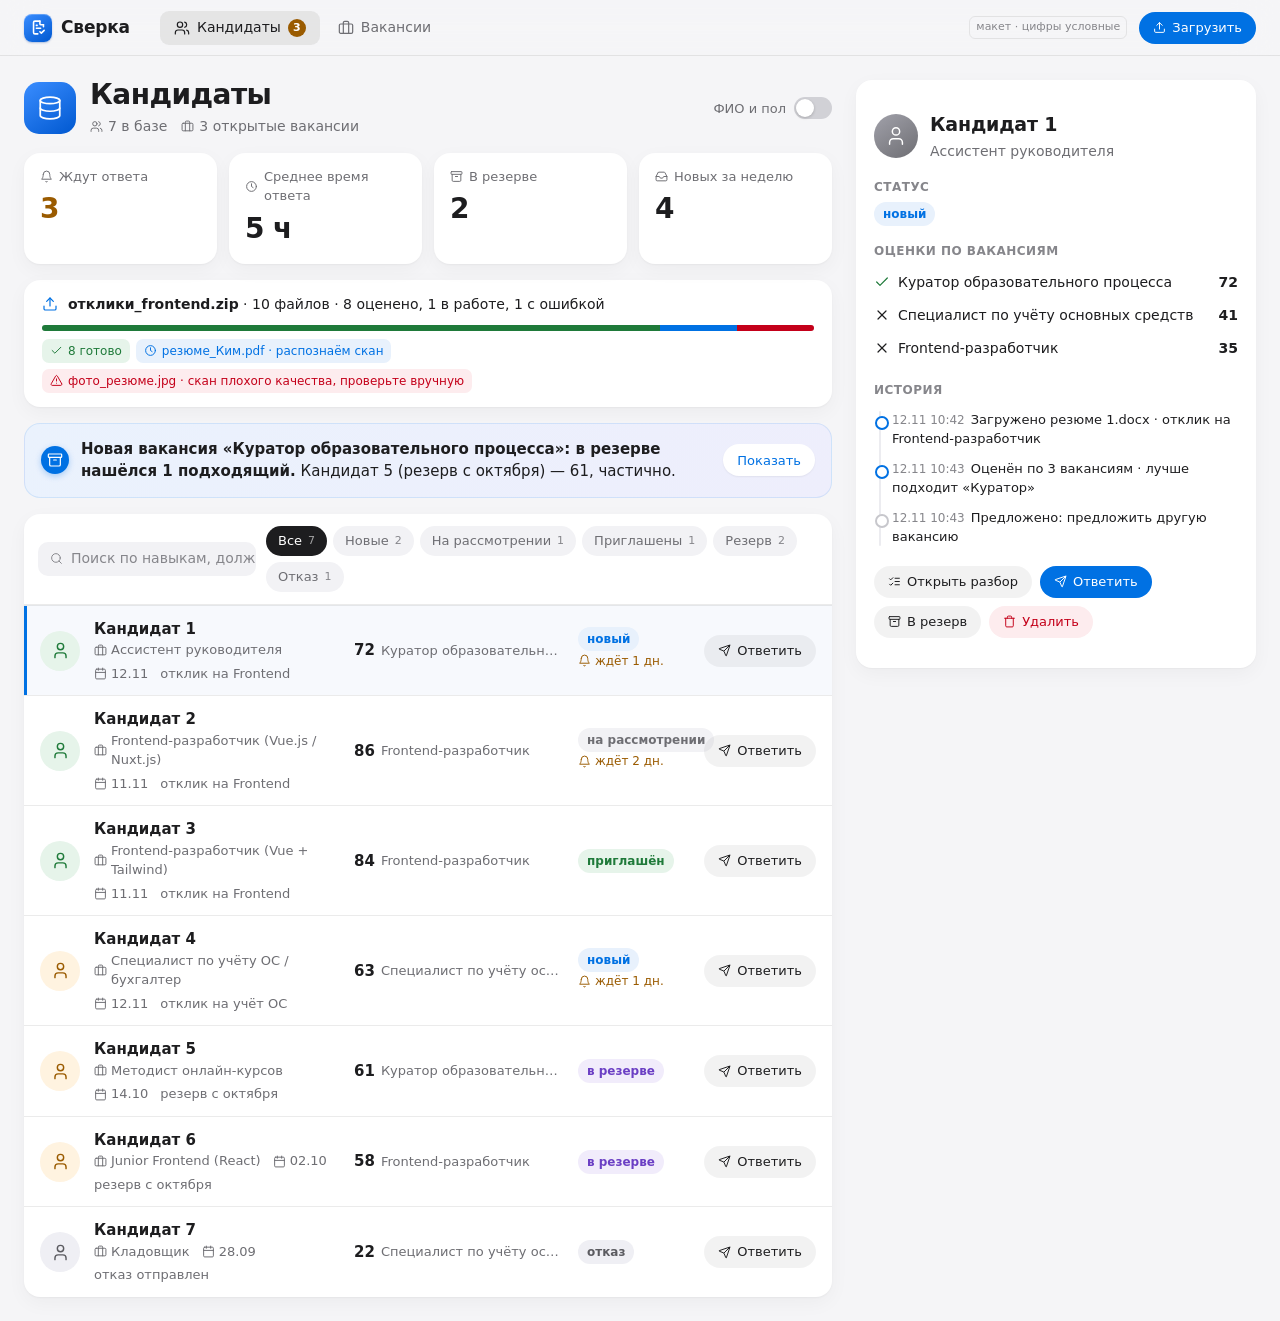
==== commit a908b376: "design: база кандидатов, резерв, быстрый ответ, окно загрузки, новая шапка" ====
--- a/design/mockup.html
+++ b/design/mockup.html
@@ -30,7 +30,16 @@
 .mark{width:28px;height:28px;border-radius:8px;display:grid;place-items:center;color:#fff;
   background:linear-gradient(145deg,#3a8dff,#0058d0);box-shadow:0 1px 2px rgba(0,60,160,.3),inset 0 1px 0 rgba(255,255,255,.25)}
 .mark .i{width:17px;height:17px;stroke-width:2.2}
-.seg{display:flex;background:rgba(0,0,0,.06);border-radius:9px;padding:2px;margin:0 auto}
+.nav{display:flex;gap:4px;margin-left:18px}
+.nav button{position:relative;display:flex;align-items:center;gap:7px;height:34px;padding:0 14px;border-radius:9px;font-size:14px;font-weight:500;color:var(--fg2);transition:background .2s,color .2s}
+.nav button:hover{color:var(--fg);background:rgba(0,0,0,.04)}
+.nav button[aria-current=page]{color:var(--fg);background:rgba(0,0,0,.07)}
+.badge{min-width:18px;height:18px;padding:0 5px;border-radius:9px;background:var(--part);color:#fff;font-size:11px;font-weight:600;line-height:18px;text-align:center}
+.badge:empty{display:none}
+.spacer{flex:1}
+.back{display:inline-flex;align-items:center;gap:4px;font-size:14px;color:var(--accent);padding:4px 6px;margin:-4px -6px 6px;border-radius:7px}
+.back:hover{background:var(--accent-soft)}
+.seg{display:flex;background:rgba(0,0,0,.06);border-radius:9px;padding:2px}
 .seg button{display:flex;align-items:center;gap:6px;padding:6px 14px;border-radius:7px;font-size:13px;font-weight:500;color:var(--fg2);transition:background .2s,color .2s}
 .seg button[aria-pressed=true]{background:#fff;color:var(--fg);box-shadow:0 1px 3px rgba(0,0,0,.12)}
 .btn{display:inline-flex;align-items:center;gap:6px;height:32px;padding:0 14px;border-radius:980px;font-size:13px;font-weight:500;transition:transform .1s ease-out,background .2s}
@@ -44,6 +53,7 @@
 
 .wrap{display:grid;grid-template-columns:minmax(0,1fr) 400px;gap:24px;max-width:1360px;margin:0 auto;padding:24px}
 .left>*+*,#top>*+*{margin-top:16px}
+[hidden]{display:none!important}
 
 /* Шапка */
 .head{display:flex;align-items:center;gap:14px}
@@ -177,6 +187,102 @@
 .letter{white-space:pre-wrap;background:#fafafc;border:1px solid var(--line);border-radius:12px;padding:16px;font-size:14px;margin-top:10px}
 .actions{display:flex;align-items:center;gap:8px;margin-top:12px}
 .stub{display:flex;gap:10px;align-items:center;color:var(--fg2);font-size:14px;padding:16px 0}
+
+/* База */
+.stats{display:grid;grid-template-columns:repeat(4,1fr);gap:12px}
+.stat{padding:14px 16px}
+.stat .k{display:flex;align-items:center;gap:6px;font-size:13px;color:var(--fg2)}
+.stat .v{font-size:28px;font-weight:700;letter-spacing:-.02em;margin-top:2px}
+.stat.warn .v{color:var(--part)}
+.queue{padding:14px 18px}
+.qh{display:flex;align-items:center;gap:10px;font-size:14px}
+.qh b{font-weight:600}
+.qh .btn{margin-left:auto}
+.bar2{height:6px;border-radius:3px;background:#ececf0;overflow:hidden;margin:10px 0 8px;display:flex}
+.bar2 i{height:100%}
+.qfiles{display:flex;flex-wrap:wrap;gap:6px}
+.qf{display:inline-flex;align-items:center;gap:5px;font-size:12px;padding:3px 8px;border-radius:7px;background:#f5f5f7;color:var(--fg2)}
+.qf.ok{background:var(--full-bg);color:var(--full)} .qf.err{background:var(--no-bg);color:var(--no)} .qf.run{background:var(--accent-soft);color:var(--accent)}
+.tools{display:flex;align-items:center;gap:10px;padding:12px 14px;border-bottom:1px solid var(--line)}
+.search{display:flex;align-items:center;gap:8px;flex:0 1 240px;min-width:170px;white-space:nowrap;overflow:hidden;height:34px;padding:0 12px;border-radius:10px;background:#f2f2f5;color:var(--fg3);font-size:14px}
+.chips{display:flex;gap:6px;flex-wrap:wrap}
+.chip{height:30px;padding:0 12px;border-radius:980px;font-size:13px;font-weight:500;color:var(--fg2);background:#f2f2f5;display:inline-flex;align-items:center;gap:6px;transition:background .15s}
+.chip .num{font-size:11px;color:var(--fg3)}
+.chip[aria-pressed=true]{background:var(--fg);color:#fff}
+.chip[aria-pressed=true] .num{color:rgba(255,255,255,.6)}
+.crow{display:grid;grid-template-columns:40px minmax(0,1fr) 210px 120px 104px;align-items:center;gap:14px;width:100%;text-align:left;padding:12px 16px;border-top:1px solid var(--line);transition:background .15s}
+.crow:first-child{border-top:0}
+.crow:hover{background:rgba(0,0,0,.02)}
+.crow[aria-selected=true]{background:#f7f9fd;box-shadow:inset 3px 0 0 var(--accent)}
+.crow .best{font-size:13px;color:var(--fg2);display:flex;align-items:center;gap:6px;min-width:0}
+.crow .best b{color:var(--fg);font-weight:600;font-size:15px}
+.crow .best span{overflow:hidden;text-overflow:ellipsis;white-space:nowrap}
+.pill{justify-self:start;display:inline-flex;align-items:center;gap:5px;font-size:12px;font-weight:600;padding:3px 9px;border-radius:980px;white-space:nowrap}
+.p-new{background:var(--accent-soft);color:var(--accent)} .p-rev{background:#f2f2f5;color:var(--fg2)} .p-inv{background:var(--full-bg);color:var(--full)}
+.p-res{background:#f1ecfb;color:#6b3fc4} .p-rej{background:var(--unk-bg);color:var(--unk)}
+.reply{justify-self:end}
+.wait{display:inline-flex;align-items:center;gap:4px;font-size:12px;color:var(--part)}
+/* Карточка кандидата справа */
+.ccard{padding:16px 18px}
+.ccard .ch1{display:flex;align-items:center;gap:12px}
+.ccard .ch1 .avatar{width:44px;height:44px}
+.ccard .ch1 .avatar .i{width:22px;height:22px}
+.doc .ccard h2{display:block;font-size:19px;letter-spacing:-.01em;color:var(--fg);padding:0;font-weight:700}
+.ccard .sec{font-size:12px;font-weight:600;color:var(--fg3);text-transform:uppercase;letter-spacing:.04em;margin:16px 0 6px}
+.ev{display:grid;grid-template-columns:auto 1fr auto;gap:8px;align-items:center;padding:6px 0;font-size:14px}
+.ev .n{font-weight:600}
+.tl{position:relative;padding-left:18px}
+.tl::before{content:"";position:absolute;left:5px;top:6px;bottom:6px;width:2px;background:#ececf0;border-radius:1px}
+.tli{position:relative;padding:5px 0;font-size:13px}
+.tli::before{content:"";position:absolute;left:-17px;top:11px;width:10px;height:10px;border-radius:50%;background:#fff;border:2px solid #c7c7cc}
+.tli.acc::before{border-color:var(--accent)}
+.tli time{color:var(--fg3);font-size:12px;margin-right:6px}
+.cactions{display:flex;gap:8px;flex-wrap:wrap;margin-top:14px}
+.btn-danger{color:var(--no);background:var(--no-bg)}
+/* Лист быстрого ответа */
+.scrim{position:fixed;inset:0;background:rgba(0,0,0,.18);z-index:20;display:grid;place-items:center;animation:fade .2s}
+@keyframes fade{from{opacity:0}}
+.sheet{width:min(620px,calc(100vw - 32px));background:#fff;border-radius:20px;box-shadow:0 20px 60px rgba(0,0,0,.2);padding:20px 22px;animation:rise .32s var(--spring)}
+@keyframes rise{from{opacity:0;transform:translateY(12px) scale(.98)}}
+.sheet h3{display:flex;align-items:center;gap:8px;font-size:18px}
+.sheet .seg{margin:14px 0 4px;width:max-content}
+.fld{display:grid;grid-template-columns:56px 1fr;align-items:center;gap:10px;border-bottom:1px solid var(--line);padding:6px 0;font-size:14px}
+.fld span{color:var(--fg3)}
+.fld input{font:inherit;border:0;outline:0;padding:6px 0;background:none;color:var(--fg)}
+.ed{width:100%;min-height:190px;margin-top:10px;font:inherit;font-size:14px;line-height:1.5;padding:14px;border:1px solid var(--line);border-radius:12px;background:#fafafc;resize:vertical;outline:0;transition:border-color .15s,box-shadow .15s}
+.ed:focus,.fld:focus-within{border-color:var(--accent)}
+.ed:focus{box-shadow:0 0 0 3px rgba(0,113,227,.15);background:#fff}
+.hint{font-size:12px;color:var(--fg3);margin-top:6px}
+.alert{width:min(360px,calc(100vw - 32px));background:rgba(255,255,255,.96);backdrop-filter:blur(20px);border-radius:18px;box-shadow:0 20px 60px rgba(0,0,0,.22);padding:22px 20px 16px;text-align:center;animation:rise .28s var(--spring)}
+.alert .ai{width:44px;height:44px;border-radius:50%;display:grid;place-items:center;margin:0 auto 10px}
+.alert .ai .i{width:22px;height:22px}
+.alert h3{font-size:17px;letter-spacing:-.01em}
+.alert p{font-size:13px;color:var(--fg2);margin:6px 0 16px}
+.alert .row{display:grid;grid-template-columns:1fr 1fr;gap:8px}
+.alert .btn{justify-content:center;height:36px}
+.btn-red{background:var(--no);color:#fff}
+.toast{position:fixed;left:50%;bottom:24px;transform:translateX(-50%);z-index:30;display:flex;align-items:center;gap:12px;background:rgba(29,29,31,.92);color:#fff;border-radius:14px;padding:10px 12px 10px 16px;font-size:14px;box-shadow:0 10px 30px rgba(0,0,0,.25);animation:rise .3s var(--spring)}
+.toast button{color:#64b5ff;font-weight:600;padding:4px 8px;border-radius:7px}
+.sheet .actions{justify-content:flex-end}
+
+/* Окно загрузки */
+.drop{margin-top:14px;border:1.5px dashed #c7c7cc;border-radius:16px;padding:26px 16px;text-align:center;background:#fafafc;transition:border-color .2s,background .2s}
+.drop:hover{border-color:var(--accent);background:#f5f9ff}
+.drop .di{width:48px;height:48px;border-radius:14px;margin:0 auto 10px;display:grid;place-items:center;background:var(--accent-soft);color:var(--accent)}
+.drop .di .i{width:24px;height:24px}
+.drop b{display:block;font-size:15px}
+.drop small{display:block;color:var(--fg3);font-size:12px;margin-top:4px}
+.sel{font:inherit;border:0;outline:0;background:none;color:var(--fg);padding:6px 0}
+.or{display:flex;align-items:center;gap:10px;color:var(--fg3);font-size:12px;margin:14px 0 4px}
+.or::before,.or::after{content:"";flex:1;height:1px;background:var(--line)}
+.mipt{display:flex;align-items:center;gap:12px;width:100%;text-align:left;padding:12px 14px;border-radius:14px;background:linear-gradient(120deg,#eaf2fd,#eeeefc);border:1px solid rgba(0,113,227,.12)}
+.mipt .di{width:36px;height:36px;border-radius:10px;display:grid;place-items:center;background:var(--accent);color:#fff;flex:none}
+.mipt small{display:block;color:var(--fg2);font-size:12px}
+.vlist{max-height:180px;overflow:auto;margin-top:8px;border:1px solid var(--line);border-radius:12px}
+.vli{display:flex;align-items:center;gap:10px;padding:8px 12px;border-top:1px solid var(--line);font-size:14px}
+.vli:first-child{border-top:0}
+.vli input{accent-color:var(--accent);width:16px;height:16px}
+.vli small{margin-left:auto;color:var(--fg3);font-size:12px}
 
 /* Текст резюме */
 .doc{position:sticky;top:80px;max-height:calc(100vh - 104px);overflow:auto;padding:14px 0;align-self:start}
@@ -225,18 +331,27 @@
  <symbol id="i-scale" viewBox="0 0 24 24"><path d="m16 16 3-8 3 8c-.9.7-1.9 1-3 1s-2.1-.3-3-1Z"/><path d="m2 16 3-8 3 8c-.9.7-1.9 1-3 1s-2.1-.3-3-1Z"/><path d="M7 21h10"/><path d="M12 3v18"/><path d="M3 7h2c2 0 5-1 7-2 2 1 5 2 7 2h2"/></symbol>
  <symbol id="i-copy" viewBox="0 0 24 24"><rect width="14" height="14" x="8" y="8" rx="2"/><path d="M4 16c-1.1 0-2-.9-2-2V4c0-1.1.9-2 2-2h10c1.1 0 2 .9 2 2"/></symbol>
  <symbol id="i-grid" viewBox="0 0 24 24"><rect width="7" height="7" x="3" y="3" rx="1.5"/><rect width="7" height="7" x="14" y="3" rx="1.5"/><rect width="7" height="7" x="3" y="14" rx="1.5"/><rect width="7" height="7" x="14" y="14" rx="1.5"/></symbol>
+ <symbol id="i-chev" viewBox="0 0 24 24"><path d="m15 18-6-6 6-6"/></symbol>
+ <symbol id="i-plus" viewBox="0 0 24 24"><path d="M5 12h14"/><path d="M12 5v14"/></symbol>
+ <symbol id="i-db" viewBox="0 0 24 24"><ellipse cx="12" cy="5" rx="9" ry="3"/><path d="M3 5v14a9 3 0 0 0 18 0V5"/><path d="M3 12a9 3 0 0 0 18 0"/></symbol>
+ <symbol id="i-search" viewBox="0 0 24 24"><circle cx="11" cy="11" r="8"/><path d="m21 21-4.3-4.3"/></symbol>
+ <symbol id="i-send" viewBox="0 0 24 24"><path d="M14.5 21.7a.5.5 0 0 0 .9 0l6.5-19a.5.5 0 0 0-.6-.6l-19 6.5a.5.5 0 0 0 0 .9l7.9 3.2a2 2 0 0 1 1.1 1.1z"/><path d="m21.9 2.1-10.9 10.9"/></symbol>
+ <symbol id="i-archive" viewBox="0 0 24 24"><rect width="20" height="5" x="2" y="3" rx="1"/><path d="M4 8v11a2 2 0 0 0 2 2h12a2 2 0 0 0 2-2V8"/><path d="M10 12h4"/></symbol>
+ <symbol id="i-trash" viewBox="0 0 24 24"><path d="M3 6h18"/><path d="M19 6v14a2 2 0 0 1-2 2H7a2 2 0 0 1-2-2V6"/><path d="M8 6V4a2 2 0 0 1 2-2h4a2 2 0 0 1 2 2v2"/></symbol>
+ <symbol id="i-hist" viewBox="0 0 24 24"><path d="M3 12a9 9 0 1 0 9-9 9.75 9.75 0 0 0-6.74 2.74L3 8"/><path d="M3 3v5h5"/><path d="M12 7v5l4 2"/></symbol>
+ <symbol id="i-bell" viewBox="0 0 24 24"><path d="M6 8a6 6 0 0 1 12 0c0 7 3 9 3 9H3s3-2 3-9"/><path d="M10.3 21a1.94 1.94 0 0 0 3.4 0"/></symbol>
  <symbol id="i-inbox" viewBox="0 0 24 24"><path d="M22 12h-6l-2 3h-4l-2-3H2"/><path d="M5.5 5.1 2 12v6a2 2 0 0 0 2 2h16a2 2 0 0 0 2-2v-6l-3.5-6.9A2 2 0 0 0 16.8 4H7.2a2 2 0 0 0-1.7 1.1"/></symbol>
 </svg>
 
 <header class="bar">
   <span class="logo"><span class="mark"><svg class="i"><use href="#i-logo"/></svg></span>Сверка</span>
+  <nav class="nav" aria-label="Разделы">
+    <button data-nav="base" aria-current="page"><svg class="i"><use href="#i-users"/></svg>Кандидаты<span class="badge num" id="navbadge"></span></button>
+    <button data-nav="vac"><svg class="i"><use href="#i-brief"/></svg>Вакансии</button>
+  </nav>
+  <span class="spacer"></span>
   <span class="mock-tag">макет · цифры условные</span>
-  <div class="seg" role="group" aria-label="Направление">
-    <button aria-pressed="true" data-view="cand"><svg class="i i-sm"><use href="#i-user"/></svg>Кандидат → вакансии</button>
-    <button aria-pressed="false" data-view="vac"><svg class="i i-sm"><use href="#i-users"/></svg>Вакансия → кандидаты</button>
-  </div>
-  <button class="btn btn-ghost"><svg class="i i-sm"><use href="#i-upload"/></svg>Загрузить</button>
-  <button class="btn btn-primary"><svg class="i i-sm"><use href="#i-download"/></svg>Экспорт</button>
+  <button class="btn btn-primary" data-upload><svg class="i i-sm"><use href="#i-upload"/></svg>Загрузить</button>
 </header>
 
 <main class="wrap">
@@ -447,7 +562,29 @@
  'c2:v1':[['ex','up','сверх: Nuxt, автотесты']],'c3:v1':[['cl','alert','стаж: «2 года» ≠ датам']],
  'c4:v2':[['cl','alert','учёт ОС не назван']],'c1:v3':[['ex','up','сверх: автоматизация']]};
 
-let st={view:'cand',cand:'c1',vac:'v3',tab:'req',pii:false,pair:false};
+const BASE=[ // [ключ, статус, дата, лучшая вакансия, балл, ждёт ответа (дней), источник]
+ ['c1','new','12.11','v3',72,1,'отклик на Frontend'],
+ ['c2','rev','11.11','v1',86,2,'отклик на Frontend'],
+ ['c3','inv','11.11','v1',84,0,'отклик на Frontend'],
+ ['c4','new','12.11','v2',63,1,'отклик на учёт ОС'],
+ ['x5','res','14.10','v3',61,0,'резерв с октября'],
+ ['x6','res','02.10','v1',58,0,'резерв с октября'],
+ ['x7','rej','28.09','v2',22,0,'отказ отправлен'],
+];
+const XC={x5:{n:5,real:'Орлова Мария',title:'Методист онлайн-курсов'},x6:{n:6,real:'Ким Сергей',title:'Junior Frontend (React)'},x7:{n:7,real:'Белов Олег',title:'Кладовщик'}};
+const PS={new:['новый','p-new'],rev:['на рассмотрении','p-rev'],inv:['приглашён','p-inv'],res:['в резерве','p-res'],rej:['отказ','p-rej']};
+const HIST={
+ c1:[['12.11 10:42','Загружено резюме 1.docx · отклик на Frontend-разработчик',1],['12.11 10:43','Оценён по 3 вакансиям · лучше подходит «Куратор»',1],['12.11 10:43','Предложено: предложить другую вакансию',0]],
+ c2:[['11.11 18:05','Загружено резюме 2.docx',1],['11.11 18:06','Оценён: Frontend 86 · подходит',1],['11.11 18:20','Статус: на рассмотрении',0]],
+ c3:[['11.11 18:05','Загружено резюме 3.docx',1],['11.11 18:06','Оценён: Frontend 84 · подходит',1],['11.11 19:02','Ответ отправлен: приглашение + тестовое',1],['11.11 19:02','Статус: приглашён',0]],
+ c4:[['12.11 09:15','Загружено резюме 4.docx · отклик на учёт ОС',1],['12.11 09:16','Оценена: учёт ОС 63 · частично',1]],
+ x5:[['14.10 12:00','Загружено резюме · отклик на «Методист»',1],['20.10 16:30','Статус: в резерве',0],['12.11 09:00','Новая вакансия «Куратор» → совпадение 61',1]],
+ x6:[['02.10 11:10','Загружено резюме',1],['05.10 14:00','Статус: в резерве',0]],
+ x7:[['28.09 10:00','Загружено резюме',1],['29.09 12:00','Ответ отправлен: отказ с причинами',1]],
+};
+const cname=k=>C[k]?label(k):(st.pii?XC[k].real:'Кандидат '+XC[k].n);
+const ctitle=k=>C[k]?C[k].title:XC[k].title;
+let st={view:'base',cand:'c1',vac:'v3',tab:'req',pii:false,pair:false,flt:'all',bc:'c1',reply:null,rt:0,confirm:null,undo:null,upload:null};
 const $=s=>document.querySelector(s);
 const key=(c,v)=>c+':'+v;
 const label=c=>st.pii?C[c].real:'Кандидат '+C[c].n;
@@ -462,9 +599,9 @@
 /* ---------- Верх: вид «кандидат» ---------- */
 function topCand(){
   const c=st.cand, x=C[c], ks=order(VK.map(v=>key(c,v))), best=ks[0].split(':')[1];
-  let h=`<div class="head"><span class="avatar">${ic('user')}</span><div class="who"><h1>${label(c)}</h1>
+  let h=`<button class="back" data-nav="base">${ic('chev','i-sm')}Кандидаты</button><div class="head"><span class="avatar">${ic('user')}</span><div class="who"><h1>${label(c)}</h1>
     <div class="sub"><span>${ic('brief','i-sm')}${x.title}</span><span>${ic('inbox','i-sm')}отклик на «${VAC[x.applied].t}»</span><span>${ic('file','i-sm')}${x.file}</span></div></div>
-    <div class="side"><div class="avs">${CK.map(k=>`<button class="av" aria-pressed="${k===c}" data-cand="${k}" title="${label(k)}">${C[k].n}</button>`).join('')}</div>${piiTog()}</div></div>`;
+    <div class="side"><span style="display:flex;gap:8px"><button class="btn btn-ghost" data-reply="${c}">${ic('send','i-sm')}Ответить</button><button class="btn btn-ghost">${ic('download','i-sm')}Экспорт</button></span>${piiTog()}</div></div>`;
   if(best!==x.applied){const a=S[key(c,best)][0],b=S[key(c,x.applied)][0];
     h+=`<div class="callout"><span class="ico">${ic('arrow')}</span><div><b>Лучше подходит «${VAC[best].t}»: ${a} против ${b}</b> у вакансии отклика. Решают коммуникации с 50+ заказчиками и работа с таблицами. По фронтенду нет коммерческого Vue и Tailwind.</div><button class="btn btn-white" data-vac="${best}">Открыть</button></div>`;}
   h+=`<div class="card rank" role="listbox" aria-label="Рейтинг вакансий">`+ks.map((k,i)=>{const v=k.split(':')[1],vv=verdict(S[k][0]);
@@ -479,8 +616,8 @@
   const [a,b]=ks, close=S[a][3]===0&&S[b][3]===0&&S[a][0]-S[b][0]<5;
   let h=`<div class="head"><span class="avatar blue">${ic('brief')}</span><div class="who"><h1>${VAC[v].t}</h1>
     <div class="sub">${VAC[v].meta.map(([x,y])=>`<span>${ic(x,'i-sm')}${y}</span>`).join('')}<span>${ic('users','i-sm')}${CK.length} резюме · ${ok} подходят хотя бы частично</span></div></div>
-    <div class="side">${piiTog()}</div></div>`;
-  h+=`<div class="card heat"><div class="heat-h"><b>${ic('grid','c-acc')}Обзор: все вакансии × кандидаты</b><span class="legend"><span><i style="background:var(--full-bg)"></i>подходит</span><span><i style="background:var(--part-bg)"></i>частично</span><span><i style="background:var(--unk-bg)"></i>нет</span></span></div>
+    <div class="side"><span style="display:flex;gap:8px"><button class="btn btn-ghost" data-upload="vac">${ic('plus','i-sm')}Добавить вакансию</button><button class="btn btn-ghost">${ic('download','i-sm')}Экспорт</button></span>${piiTog()}</div></div>`;
+  h+=`<div class="card heat"><div class="heat-h"><b>${ic('grid','c-acc')}Все вакансии × кандидаты</b><span class="legend"><span><i style="background:var(--full-bg)"></i>подходит</span><span><i style="background:var(--part-bg)"></i>частично</span><span><i style="background:var(--unk-bg)"></i>нет</span></span></div>
    <div class="hg"><span></span>${CK.map(c=>`<span class="ch">${st.pii?C[c].real.split(' ')[0]:'К'+C[c].n}</span>`).join('')}
    ${VK.map(vk=>`<button class="hname ${vk===v?'on':''}" data-vac="${vk}">${ic('brief','i-sm')}${VAC[vk].t}</button>${CK.map(c=>{const s=S[key(c,vk)][0];const cls=s>=70?'s-full':s>=45?'s-partial':'s-unknown';
      return `<button class="hcell num ${cls} ${vk===v&&c===st.cand?'on':''}" data-vac="${vk}" data-cand="${c}" title="${label(c)} · ${VAC[vk].t}">${s}</button>`}).join('')}`).join('')}</div></div>`;
@@ -549,14 +686,128 @@
   ev.forEach(([n,q],j)=>{const el=$('#L'+n); if(!el) return; const s=el.lastChild; s.dataset.orig=s.dataset.orig||s.innerHTML;
     if(q) s.innerHTML=s.dataset.orig.replace(q,`<mark>${q}</mark>`); el.classList.add('hl'); if(j===0) el.scrollIntoView({block:'center',behavior:matchMedia('(prefers-reduced-motion: reduce)').matches?'auto':'smooth'});});
 }
-function render(){ $('#top').innerHTML=st.view==='cand'?topCand():topVac(); renderSummary(); renderPane(); renderDoc(); }
+function topBase(){
+  const n=f=>BASE.filter(r=>f==='all'||r[1]===f).length, wait=BASE.filter(r=>r[5]>0).length;
+  let h=`<div class="head"><span class="avatar blue">${ic('db')}</span><div class="who"><h1>Кандидаты</h1>
+    <div class="sub"><span>${ic('users','i-sm')}${BASE.length} в базе</span><span>${ic('brief','i-sm')}3 открытые вакансии</span></div></div>
+    <div class="side">${piiTog()}</div></div>
+   <div class="stats">
+    <div class="card stat warn"><div class="k">${ic('bell','i-sm')}Ждут ответа</div><div class="v num">${wait}</div></div>
+    <div class="card stat"><div class="k">${ic('clock','i-sm')}Среднее время ответа</div><div class="v num">5 ч</div></div>
+    <div class="card stat"><div class="k">${ic('archive','i-sm')}В резерве</div><div class="v num">${n('res')}</div></div>
+    <div class="card stat"><div class="k">${ic('inbox','i-sm')}Новых за неделю</div><div class="v num">4</div></div></div>
+   <div class="card queue"><div class="qh">${ic('upload','c-acc')}<span><b>отклики_frontend.zip</b> · 10 файлов · 8 оценено, 1 в работе, 1 с ошибкой</span></div>
+    <div class="bar2"><i style="width:80%;background:var(--full)"></i><i style="width:10%;background:var(--accent)"></i><i style="width:10%;background:var(--no)"></i></div>
+    <div class="qfiles"><span class="qf ok">${ic('check','i-sm')}8 готово</span><span class="qf run">${ic('clock','i-sm')}резюме_Ким.pdf · распознаём скан</span><span class="qf err">${ic('alert','i-sm')}фото_резюме.jpg · скан плохого качества, проверьте вручную</span></div></div>
+   <div class="callout"><span class="ico">${ic('archive')}</span><div><b>Новая вакансия «Куратор образовательного процесса»: в резерве нашёлся 1 подходящий.</b> Кандидат 5 (резерв с октября) — 61, частично.</div><button class="btn btn-white" data-bc="x5">Показать</button></div>
+   <div class="card rank"><div class="tools"><span class="search">${ic('search','i-sm')}Поиск по навыкам, должности…</span><div class="chips">
+    ${[['all','Все'],['new','Новые'],['rev','На рассмотрении'],['inv','Приглашены'],['res','Резерв'],['rej','Отказ']].map(([k,t])=>`<button class="chip" aria-pressed="${st.flt===k}" data-flt="${k}">${t} <span class="num">${n(k)}</span></button>`).join('')}</div></div>
+   ${BASE.filter(r=>st.flt==='all'||r[1]===st.flt).map(([k,s,d,v,sc,w,src])=>{const vv=verdict(sc);return `<button class="crow" aria-selected="${k===st.bc}" data-bc="${k}">
+     <span class="tile round ${vv[2]}">${ic('user')}</span>
+     <span><div class="t" style="font-weight:600">${cname(k)}</div><div class="meta"><span>${ic('brief','i-sm')}${ctitle(k)}</span><span>${ic('cal','i-sm')}${d}</span><span>${src}</span></div></span>
+     <span class="best"><b class="num">${sc}</b><span>${VAC[v].t}</span></span>
+     <span><span class="pill ${PS[s][1]}">${PS[s][0]}</span>${w?`<div class="wait">${ic('bell','i-sm')}ждёт ${w} дн.</div>`:''}</span>
+     <span class="reply btn btn-ghost" data-reply="${k}">${ic('send','i-sm')}Ответить</span></button>`}).join('')}</div>`;
+  return h;
+}
+function renderCard(){
+  if(!BASE.find(r=>r[0]===st.bc)) st.bc=BASE[0][0];
+  const k=st.bc, row=BASE.find(r=>r[0]===k), ev=VK.map(v=>[v,C[k]?S[key(k,v)][0]:(v===row[3]?row[4]:null)]).filter(x=>x[1]!==null).sort((a,b)=>b[1]-a[1]);
+  $('#doc').innerHTML=`<div class="ccard"><div class="ch1"><span class="avatar">${ic('user')}</span><div><h2>${cname(k)}</h2><div class="sub" style="margin-top:2px"><span>${ctitle(k)}</span></div></div></div>
+   <div class="sec">Статус</div><span class="pill ${PS[row[1]][1]}">${PS[row[1]][0]}</span>
+   <div class="sec">Оценки по вакансиям</div>${ev.map(([v,s])=>{const vv=verdict(s);return `<div class="ev">${ic(vv[3],vv[0]==='подходит'?'c-full':vv[0]==='частично'?'c-part':'')}<span>${VAC[v].t}</span><span class="n num">${s}</span></div>`}).join('')}
+   <div class="sec">История</div><div class="tl">${(HIST[k]||[]).map(([t,x,a])=>`<div class="tli ${a?'acc':''}"><time class="num">${t}</time>${x}</div>`).join('')}</div>
+   <div class="cactions">${C[k]?`<button class="btn btn-ghost" data-open="${k}">${ic('list','i-sm')}Открыть разбор</button>`:''}<button class="btn btn-primary" data-reply="${k}">${ic('send','i-sm')}Ответить</button>
+    ${row[1]!=='res'?`<button class="btn btn-ghost" data-confirm="res">${ic('archive','i-sm')}В резерв</button>`:''}<button class="btn btn-danger" data-confirm="del">${ic('trash','i-sm')}Удалить</button></div></div>`;
+}
+const RT=[['Пригласить','inv'],['Другая вакансия','alt'],['В резерв','res'],['Отказ','rej']];
+function replyText(k,t){const n=cname(k); const v=BASE.find(r=>r[0]===k)[3];
+  return {inv:`Здравствуйте!\n\nСпасибо за отклик. Ваш опыт нам интересен — приглашаем на собеседование по вакансии «${VAC[v].t}».\n\nПредложите, пожалуйста, удобное время на этой неделе.`,
+   alt:`Здравствуйте!\n\nСпасибо за отклик. По вашему опыту вам может лучше подойти другая наша вакансия — «${VAC[v].t}». Если интересно, предлагаем созвониться.`,
+   res:`Здравствуйте!\n\nСпасибо за отклик. Сейчас мы выбрали другого кандидата, но ваш опыт нам интересен: с вашего согласия сохраним резюме и напишем, когда откроется подходящая вакансия.`,
+   rej:`Здравствуйте!\n\nСпасибо за отклик. К сожалению, сейчас мы не готовы сделать предложение: для позиции «${VAC[v].t}» важно требование, которое в резюме не подтверждено: ${{v1:'коммерческий опыт с Vue.js и Tailwind CSS',v2:'опыт учёта основных средств от 3 лет',v3:'опыт работы с образовательными организациями'}[v]}.\n\nБудем рады видеть ваш отклик на другие вакансии МФТИ.`}[t];}
+function renderSheet(){
+  const old=$('#sheet'); if(old) old.remove(); if(!st.reply) return;
+  const t=RT[st.rt][1], v=BASE.find(r=>r[0]===st.reply)[3], d=document.createElement('div'); d.id='sheet'; d.className='scrim';
+  d.innerHTML=`<div class="sheet" role="dialog" aria-label="Быстрый ответ"><h3>${ic('send','c-acc i-lg')}Ответ: ${cname(st.reply)}</h3>
+   <div class="seg">${RT.map(([x],i)=>`<button aria-pressed="${i===st.rt}" data-rt="${i}">${x}</button>`).join('')}</div>
+   <label class="fld"><span>Кому</span><input value="${st.pii?'адрес из резюме':'адрес из резюме · скрыт'}" aria-label="Кому"></label>
+   <label class="fld"><span>Тема</span><input value="МФТИ: ваш отклик на «${VAC[v].t}»" aria-label="Тема"></label>
+   <textarea class="ed" aria-label="Текст письма">${replyText(st.reply,t).replace(/\\n/g,'\n')}</textarea>
+   <div class="hint" style="display:flex;gap:6px;align-items:center">${ic('shield','c-full i-sm')}Текст собран из таблицы требований, его можно править. Смена шаблона заменит текст.</div>
+   <div class="actions"><button class="btn btn-ghost" data-close>Отмена</button><button class="btn btn-ghost">${ic('copy','i-sm')}Скопировать</button><button class="btn btn-ghost">${ic('mail','i-sm')}Открыть письмо</button><button class="btn btn-primary" data-sent>${ic('check','i-sm')}Отмечено: отправлен</button></div></div>`;
+  document.body.appendChild(d);
+}
+const MIPT=[['Инженер-исследователь лаборатории','ФПМИ · 30.10'],['Методист образовательных программ','ЦРИТО · 05.11'],['Специалист по закупкам','УМТО · 07.11'],['Лаборант кафедры','ЛФИ · 08.11'],['Системный администратор','УИТ · 10.11'],['Ведущий бухгалтер','Бухгалтерия · 11.11']];
+function renderUpload(){
+  const old=$('#upload'); if(old) old.remove(); if(!st.upload) return;
+  const res=st.upload==='res', d=document.createElement('div'); d.id='upload'; d.className='scrim';
+  d.innerHTML=`<div class="sheet" role="dialog" aria-label="Загрузка"><h3>${ic('upload','c-acc i-lg')}Загрузить</h3>
+   <div class="seg"><button aria-pressed="${res}" data-utab="res">${ic('user','i-sm')}Резюме</button><button aria-pressed="${!res}" data-utab="vac">${ic('brief','i-sm')}Вакансии</button></div>
+   ${res?`<div class="drop"><div class="di">${ic('upload')}</div><b>Перетащите резюме или выберите файлы</b><small>одно, пачка или zip · docx, pdf, rtf, txt, doc, сканы jpg и png</small></div>
+     <label class="fld" style="margin-top:8px"><span>Отклик</span><select class="sel" aria-label="Отклик на вакансию"><option>не указано</option>${VK.map(v=>`<option>${VAC[v].t}</option>`).join('')}</select></label>
+     <div class="hint" style="display:flex;gap:6px;align-items:center">${ic('eyeoff','i-sm')}ФИО, контакты, пол и возраст скрываются до анализа. Повторное резюме того же человека попадёт в его карточку.</div>`
+   :`<div class="drop"><div class="di">${ic('file')}</div><b>Перетащите файл вакансии</b><small>docx, pdf, rtf, txt</small></div>
+     <textarea class="ed" style="min-height:90px" placeholder="или вставьте текст вакансии"></textarea>
+     <div class="or">или</div>
+     <button class="mipt"><span class="di">${ic('download')}</span><span><b>Актуальные вакансии МФТИ</b><small>открытые данные «Работы России» · 45 вакансий</small></span></button>
+     <div class="vlist">${MIPT.map(([t,m],i)=>`<label class="vli"><input type="checkbox" ${i<2?'checked':''}>${t}<small>${m}</small></label>`).join('')}</div>
+     <div class="hint" style="display:flex;gap:6px;align-items:center">${ic('archive','i-sm')}Новая вакансия сразу сверяется с кадровым резервом.</div>`}
+   <div class="actions"><button class="btn btn-ghost" data-uclose>Отмена</button><button class="btn btn-primary" data-ugo>${ic(res?'upload':'plus','i-sm')}${res?'Загрузить':'Добавить 2 вакансии'}</button></div></div>`;
+  document.body.appendChild(d);
+}
+function renderConfirm(){
+  const old=$('#confirm'); if(old) old.remove(); if(!st.confirm) return;
+  const {kind,k}=st.confirm, n=cname(k).replace(/^Кандидат /,'Кандидата '), d=document.createElement('div'); d.id='confirm'; d.className='scrim';
+  const res=kind==='res';
+  d.innerHTML=`<div class="alert" role="alertdialog" aria-label="Подтверждение">
+   <div class="ai" style="background:${res?'#f1ecfb':'var(--no-bg)'};color:${res?'#6b3fc4':'var(--no)'}">${ic(res?'archive':'trash')}</div>
+   <h3>${res?`Отправить ${n} в резерв?`:`Удалить ${n}?`}</h3>
+   <p>${res?'Карточка останется в базе. Когда появится подходящая вакансия, система сама предложит кандидата.':'Удалятся резюме, оценки, история и отпечатки контактов. Действие нельзя отменить.'}</p>
+   <div class="row"><button class="btn btn-ghost" data-cancel>Отмена</button><button class="btn ${res?'btn-primary':'btn-red'}" data-ok>${res?'В резерв':'Удалить'}</button></div></div>`;
+  document.body.appendChild(d);
+}
+let toastTimer;
+function toast(text,undo){
+  const old=$('#toast'); if(old) old.remove(); clearTimeout(toastTimer);
+  const d=document.createElement('div'); d.id='toast'; d.className='toast'; d.innerHTML=`<span>${text}</span>${undo?'<button data-undo>Отменить</button>':''}`;
+  document.body.appendChild(d); st.undo=undo||null; toastTimer=setTimeout(()=>{d.remove();st.undo=null;},4500);
+}
+function stamp(){const n=new Date();return `12.11 ${String(n.getHours()).padStart(2,'0')}:${String(n.getMinutes()).padStart(2,'0')}`}
+function render(){
+  const base=st.view==='base';
+  $('#summary').hidden=base; document.querySelector('.detail').hidden=base;
+  $('#top').innerHTML=base?topBase():st.view==='cand'?topCand():topVac();
+  if(base){renderCard();} else {renderSummary(); renderPane(); renderDoc();}
+  renderSheet(); renderConfirm(); renderUpload();
+  document.querySelectorAll('[data-nav]').forEach(b=>{if(b.closest('.nav')) b.toggleAttribute('aria-current',(st.view==='vac')===(b.dataset.nav==='vac')); if(b.getAttribute('aria-current')!==null) b.setAttribute('aria-current','page');});
+  $('#navbadge').textContent=BASE.filter(r=>r[5]>0).length||'';
+}
 const bestCand=v=>order(CK.map(c=>key(c,v)))[0].split(':')[0];
 const bestVac=c=>order(VK.map(v=>key(c,v)))[0].split(':')[1];
 
 document.addEventListener('click',e=>{
   const t=e.target;
-  const sg=t.closest('[data-view]'); if(sg){st.view=sg.dataset.view;document.querySelectorAll('[data-view]').forEach(b=>b.setAttribute('aria-pressed',b===sg));
-    if(st.view==='vac'){st.vac='v1';st.cand=bestCand('v1');} else {st.cand='c1';st.vac=bestVac('c1');} st.pair=false; render(); return;}
+  const up=t.closest('[data-upload]'); if(up){st.upload=up.dataset.upload||(st.view==='vac'?'vac':'res');renderUpload();return;}
+  const ut=t.closest('[data-utab]'); if(ut){st.upload=ut.dataset.utab;renderUpload();return;}
+  if(t.closest('[data-uclose]')||t.id==='upload'){st.upload=null;renderUpload();return;}
+  if(t.closest('[data-ugo]')){const r=st.upload==='res'; st.upload=null; renderUpload(); if(r){st.view='base';render();toast('Файлы в очереди — прогресс в «Кандидатах»');} else toast('Добавлено 2 вакансии · сверяем с резервом'); return;}
+  if(t.closest('.sheet')&&!t.closest('button')) return;
+  const nv=t.closest('[data-nav]'); if(nv){st.view=nv.dataset.nav; if(st.view==='vac'){st.vac='v1';st.cand=bestCand('v1');} st.pair=false; render(); window.scrollTo({top:0}); return;}
+  if(t.closest('[data-undo]')&&st.undo){st.undo();$('#toast').remove();render();return;}
+  const cf=t.closest('[data-confirm]'); if(cf){st.confirm={kind:cf.dataset.confirm,k:st.bc};renderConfirm();return;}
+  if(t.closest('[data-cancel]')||t.id==='confirm'){st.confirm=null;renderConfirm();return;}
+  if(t.closest('[data-ok]')){const {kind,k}=st.confirm, n=cname(k); st.confirm=null;
+    if(kind==='res'){const r=BASE.find(x=>x[0]===k), prev=r[1]; r[1]='res'; (HIST[k]=HIST[k]||[]).push([stamp(),'Статус: в резерве',0]); render(); toast(`${n} в резерве`,()=>{r[1]=prev;HIST[k].pop();});}
+    else {const i=BASE.findIndex(x=>x[0]===k); BASE.splice(i,1); render(); toast(`${n} удалён со всеми данными`);}
+    return;}
+  if(t.closest('[data-sent]')){const k=st.reply, r=BASE.find(x=>x[0]===k); r[5]=0; (HIST[k]=HIST[k]||[]).push([stamp(),'Ответ отправлен: '+RT[st.rt][0].toLowerCase(),1]); st.reply=null; render(); toast('Ответ отмечен отправленным'); return;}
+  if(t.closest('[data-close]')||t.id==='sheet'){st.reply=null;renderSheet();return;}
+  const rt=t.closest('[data-rt]'); if(rt){st.rt=+rt.dataset.rt;renderSheet();return;}
+  const rp=t.closest('[data-reply]'); if(rp){st.reply=rp.dataset.reply;st.rt=0;renderSheet();return;}
+  const fl=t.closest('[data-flt]'); if(fl){st.flt=fl.dataset.flt;render();return;}
+  const op=t.closest('[data-open]'); if(op){st.view='cand';st.cand=op.dataset.open;st.vac=bestVac(st.cand);render();window.scrollTo({top:0});return;}
+  const bc=t.closest('[data-bc]'); if(bc){st.bc=bc.dataset.bc;render();return;}
   if(t.closest('#pairbtn')){st.pair=!st.pair;render();return;}
   if(t.closest('#pii')){st.pii=!st.pii;render();return;}
   const el=t.closest('[data-vac],[data-cand]');
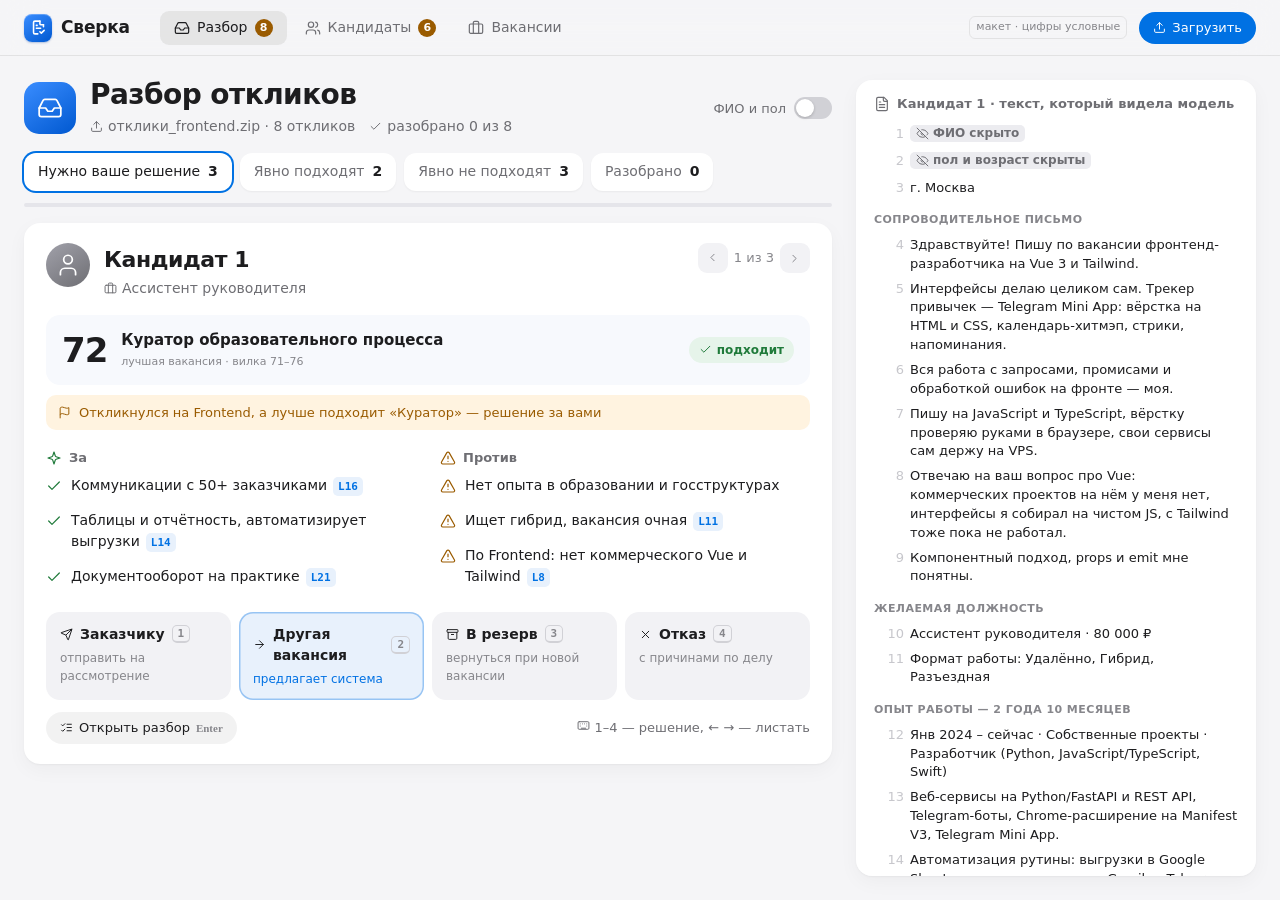
==== commit 417dceb0: "design: разбор откликов, пакет для заказчика, ответы кандидата, навигация" ====
--- a/design/mockup.html
+++ b/design/mockup.html
@@ -42,7 +42,7 @@
 .seg{display:flex;background:rgba(0,0,0,.06);border-radius:9px;padding:2px}
 .seg button{display:flex;align-items:center;gap:6px;padding:6px 14px;border-radius:7px;font-size:13px;font-weight:500;color:var(--fg2);transition:background .2s,color .2s}
 .seg button[aria-pressed=true]{background:#fff;color:var(--fg);box-shadow:0 1px 3px rgba(0,0,0,.12)}
-.btn{display:inline-flex;align-items:center;gap:6px;height:32px;padding:0 14px;border-radius:980px;font-size:13px;font-weight:500;transition:transform .1s ease-out,background .2s}
+.btn{display:inline-flex;align-items:center;gap:6px;height:32px;white-space:nowrap;flex:none;padding:0 14px;border-radius:980px;font-size:13px;font-weight:500;transition:transform .1s ease-out,background .2s}
 .btn:active{transform:scale(.97)}
 .btn-primary{background:var(--accent);color:#fff}
 .btn-primary:hover{background:#0077ed}
@@ -284,6 +284,57 @@
 .vli input{accent-color:var(--accent);width:16px;height:16px}
 .vli small{margin-left:auto;color:var(--fg3);font-size:12px}
 
+/* Разбор потока */
+.buckets{display:flex;gap:8px;flex-wrap:wrap}
+.bk{display:flex;align-items:center;gap:8px;height:38px;padding:0 14px;border-radius:12px;background:#fff;box-shadow:0 1px 2px rgba(0,0,0,.05);font-weight:500;font-size:14px;color:var(--fg2);transition:box-shadow .2s,color .2s}
+.bk .num{font-weight:700;color:var(--fg)}
+.bk[aria-pressed=true]{color:var(--fg);box-shadow:0 0 0 2px var(--accent)}
+.prog{height:4px;border-radius:2px;background:#e5e5ea;overflow:hidden;margin-top:12px}
+.prog i{display:block;height:100%;background:var(--accent);transition:width .4s var(--spring)}
+.tcard{padding:20px 22px}
+.tc-top{display:flex;align-items:flex-start;gap:14px}
+.tc-top h2{font-size:22px;letter-spacing:-.02em}
+.tc-nav{margin-left:auto;display:flex;align-items:center;gap:6px;color:var(--fg3);font-size:13px}
+.tc-nav button{width:30px;height:30px;border-radius:9px;background:#f2f2f5;display:grid;place-items:center}
+.tc-best{display:grid;grid-template-columns:auto 1fr auto;gap:14px;align-items:center;margin:16px 0 4px;padding:14px 16px;border-radius:14px;background:#f7f9fd}
+.tc-best .big{font-size:34px;font-weight:700;letter-spacing:-.03em;line-height:1}
+.why-here{display:flex;align-items:center;gap:8px;font-size:13px;color:var(--part);background:var(--part-bg);border-radius:10px;padding:8px 12px;margin-top:10px}
+.why-here.ok{color:var(--full);background:var(--full-bg)}
+.pc{display:grid;grid-template-columns:1fr 1fr;gap:4px 24px;margin-top:10px}
+.decide{display:grid;grid-template-columns:repeat(4,1fr);gap:8px;margin-top:18px}
+.dbtn{display:flex;flex-direction:column;align-items:flex-start;gap:4px;padding:12px 14px;border-radius:14px;background:#f2f2f5;text-align:left;transition:transform .1s ease-out,background .2s,box-shadow .2s}
+.dbtn:active{transform:scale(.98)}
+.dbtn:hover{background:#ebebf0}
+.dbtn b{display:flex;align-items:center;gap:7px;font-size:14px}
+.dbtn small{font-size:12px;color:var(--fg3)}
+.dbtn kbd{margin-left:auto;font:600 11px/1 ui-monospace,monospace;color:var(--fg3);border:1px solid #d1d1d6;border-bottom-width:2px;border-radius:5px;padding:2px 5px}
+.dbtn.sug{background:var(--accent-soft);box-shadow:inset 0 0 0 1.5px rgba(0,113,227,.35)}
+.dbtn.sug small{color:var(--accent)}
+.trow{display:grid;grid-template-columns:24px 40px minmax(0,1fr) 70px 200px;align-items:center;gap:14px;padding:12px 16px;border-top:1px solid var(--line)}
+.trow:first-child{border-top:0}
+.trow input{width:17px;height:17px;accent-color:var(--accent)}
+.trow .rs{font-size:13px;color:var(--fg2)}
+.tfoot{display:flex;align-items:center;gap:10px;padding:12px 16px;border-top:1px solid var(--line);background:#fafafc;border-radius:0 0 var(--radius) var(--radius)}
+.tfoot .btn{margin-left:auto}
+.spot{display:flex;align-items:center;gap:12px;padding:14px 16px;border-radius:var(--radius);background:#fff;border:1.5px dashed #c7c7cc}
+.spot .btn{flex:none}
+.done-chip{display:inline-flex;align-items:center;gap:5px;font-size:12px;font-weight:600;color:var(--fg2)}
+/* Пакет для заказчика */
+.cmp{width:100%;border-collapse:separate;border-spacing:0;margin-top:12px;font-size:13px}
+.cmp th{text-align:left;font-weight:600;color:var(--fg2);padding:8px 10px;border-bottom:1px solid var(--line)}
+.cmp td{padding:7px 10px;border-bottom:1px solid var(--line)}
+.cmp td.c,.cmp th.c{text-align:center}
+.cmp .st{height:22px}
+.picks{display:flex;gap:8px;flex-wrap:wrap;margin-top:12px}
+.pick{display:inline-flex;align-items:center;gap:7px;height:34px;padding:0 12px;border-radius:10px;background:#f2f2f5;font-size:14px}
+.pick input{accent-color:var(--accent)}
+/* Ответы кандидата */
+.qa{display:flex;align-items:center;gap:8px;margin-top:8px;flex-wrap:wrap}
+.qa .seg{margin:0}
+.qa .eff{font-size:12px;color:var(--fg2)}
+.qa .eff b{color:var(--accent)}
+.qa input{flex:1;min-width:160px;font:inherit;font-size:13px;border:0;border-bottom:1px solid var(--line);padding:5px 2px;outline:0;background:none}
+
 /* Текст резюме */
 .doc{position:sticky;top:80px;max-height:calc(100vh - 104px);overflow:auto;padding:14px 0;align-self:start}
 .doc h2{display:flex;align-items:center;gap:7px;font-size:13px;font-weight:600;color:var(--fg2);padding:0 18px 8px}
@@ -333,6 +384,8 @@
  <symbol id="i-grid" viewBox="0 0 24 24"><rect width="7" height="7" x="3" y="3" rx="1.5"/><rect width="7" height="7" x="14" y="3" rx="1.5"/><rect width="7" height="7" x="3" y="14" rx="1.5"/><rect width="7" height="7" x="14" y="14" rx="1.5"/></symbol>
  <symbol id="i-chev" viewBox="0 0 24 24"><path d="m15 18-6-6 6-6"/></symbol>
  <symbol id="i-plus" viewBox="0 0 24 24"><path d="M5 12h14"/><path d="M12 5v14"/></symbol>
+ <symbol id="i-key" viewBox="0 0 24 24"><rect width="20" height="14" x="2" y="5" rx="2"/><path d="M6 9h.01M10 9h.01M14 9h.01M18 9h.01M6 13h.01M18 13h.01M8 17h8"/></symbol>
+ <symbol id="i-flag" viewBox="0 0 24 24"><path d="M4 22V4a1 1 0 0 1 .4-.8A6 6 0 0 1 8 2c3 0 5 2 7.3 2A6 6 0 0 0 20 3v12a6 6 0 0 1-4.7 1c-2.3 0-4.3-2-7.3-2a6 6 0 0 0-4 1.5"/></symbol>
  <symbol id="i-db" viewBox="0 0 24 24"><ellipse cx="12" cy="5" rx="9" ry="3"/><path d="M3 5v14a9 3 0 0 0 18 0V5"/><path d="M3 12a9 3 0 0 0 18 0"/></symbol>
  <symbol id="i-search" viewBox="0 0 24 24"><circle cx="11" cy="11" r="8"/><path d="m21 21-4.3-4.3"/></symbol>
  <symbol id="i-send" viewBox="0 0 24 24"><path d="M14.5 21.7a.5.5 0 0 0 .9 0l6.5-19a.5.5 0 0 0-.6-.6l-19 6.5a.5.5 0 0 0 0 .9l7.9 3.2a2 2 0 0 1 1.1 1.1z"/><path d="m21.9 2.1-10.9 10.9"/></symbol>
@@ -346,7 +399,8 @@
 <header class="bar">
   <span class="logo"><span class="mark"><svg class="i"><use href="#i-logo"/></svg></span>Сверка</span>
   <nav class="nav" aria-label="Разделы">
-    <button data-nav="base" aria-current="page"><svg class="i"><use href="#i-users"/></svg>Кандидаты<span class="badge num" id="navbadge"></span></button>
+    <button data-nav="triage" aria-current="page"><svg class="i"><use href="#i-inbox"/></svg>Разбор<span class="badge num" id="trbadge"></span></button>
+    <button data-nav="base"><svg class="i"><use href="#i-users"/></svg>Кандидаты<span class="badge num" id="navbadge"></span></button>
     <button data-nav="vac"><svg class="i"><use href="#i-brief"/></svg>Вакансии</button>
   </nav>
   <span class="spacer"></span>
@@ -482,7 +536,7 @@
   plus:[['Коммуникации с 50+ заказчиками, 60–70% возвращаются',16],['Таблицы и регулярная отчётность, сам автоматизирует выгрузки',14],['Работал с документооборотом на практике',21]],
   risk:[['Нет опыта в образовании и госструктурах',null],['Ищет удалённый или гибридный формат, вакансия — очная',11]],
   rec:'Пригласить на собеседование на куратора. Проверить готовность к очной работе в Долгопрудном.',
-  qs:['Готовы ли вы работать очно в Долгопрудном по графику 5/2?','Есть ли у вас личный ноутбук для дней удалённой работы?','Приходилось ли вам работать со школами, вузами или государственными организациями?','Как вы держите сроки, когда параллельно ведёте несколько заказчиков? Приведите пример.'],
+  qs:['Готовы ли вы работать очно в Долгопрудном по графику 5/2?','Есть ли у вас личный ноутбук для дней удалённой работы?','Приходилось ли вам работать со школами, вузами или государственными организациями?','Как вы держите сроки, когда параллельно ведёте несколько заказчиков? Приведите пример.'],qa:[9,8,4,1],
   mail:'Здравствуйте!\n\nСпасибо за отклик на вакансию фронтенд-разработчика. По опыту коммуникаций с заказчиками и работы с отчётностью вам может лучше подойти другая наша вакансия — «Куратор образовательного процесса» (Центр развития ИТ-образования МФТИ).\n\nЕсли интересно, предлагаем созвониться на этой неделе.'},
  'c1:v2':{why:'<b>Вилка 26–87.</b> Резюме почти ничего не говорит об учёте: решают ответы на вопросы, а не балл.',
   req:[
@@ -555,7 +609,7 @@
   plus:[['14 лет с первичными документами и актами приёма-передачи',8],['Профильное образование «Финансы и кредит»',11],['Формат совпадает: работа на месте работодателя',4]],
   risk:[['Учёт ОС прямо не указан, сама пишет «готова осваивать»',13]],
   rec:'Пригласить. На собеседовании проверить учёт ОС и инвентаризацию.',
-  qs:['Участвовали ли вы в инвентаризации основных средств или ТМЦ?','Какие документы по движению имущества вы оформляли: перемещение, списание, ввод в эксплуатацию?'],
+  qs:['Участвовали ли вы в инвентаризации основных средств или ТМЦ?','Какие документы по движению имущества вы оформляли: перемещение, списание, ввод в эксплуатацию?'],qa:[5,1],
   mail:'Здравствуйте!\n\nСпасибо за отклик на вакансию специалиста по учёту основных средств МФТИ. Приглашаем на собеседование — предложите, пожалуйста, удобное время.'},
 };
 const TAGS={ // короткие метки в рейтинге
@@ -570,9 +624,12 @@
  ['x5','res','14.10','v3',61,0,'резерв с октября'],
  ['x6','res','02.10','v1',58,0,'резерв с октября'],
  ['x7','rej','28.09','v2',22,0,'отказ отправлен'],
+ ['k8','new','12.11','v2',14,1,'из отклики_frontend.zip'],
+ ['k9','new','12.11','v1',9,1,'из отклики_frontend.zip'],
+ ['k10','new','12.11','v1',47,1,'из отклики_frontend.zip'],
 ];
 const XC={x5:{n:5,real:'Орлова Мария',title:'Методист онлайн-курсов'},x6:{n:6,real:'Ким Сергей',title:'Junior Frontend (React)'},x7:{n:7,real:'Белов Олег',title:'Кладовщик'}};
-const PS={new:['новый','p-new'],rev:['на рассмотрении','p-rev'],inv:['приглашён','p-inv'],res:['в резерве','p-res'],rej:['отказ','p-rej']};
+const PS={new:['новый','p-new'],rev:['на рассмотрении','p-rev'],cust:['у заказчика','p-inv'],alt:['предложена другая вакансия','p-new'],inv:['приглашён','p-inv'],res:['в резерве','p-res'],rej:['отказ','p-rej']};
 const HIST={
  c1:[['12.11 10:42','Загружено резюме 1.docx · отклик на Frontend-разработчик',1],['12.11 10:43','Оценён по 3 вакансиям · лучше подходит «Куратор»',1],['12.11 10:43','Предложено: предложить другую вакансию',0]],
  c2:[['11.11 18:05','Загружено резюме 2.docx',1],['11.11 18:06','Оценён: Frontend 86 · подходит',1],['11.11 18:20','Статус: на рассмотрении',0]],
@@ -582,9 +639,24 @@
  x6:[['02.10 11:10','Загружено резюме',1],['05.10 14:00','Статус: в резерве',0]],
  x7:[['28.09 10:00','Загружено резюме',1],['29.09 12:00','Ответ отправлен: отказ с причинами',1]],
 };
+const EXTRA={k8:{n:8,real:'Соколов Пётр',title:'Кладовщик'},k9:{n:9,real:'Лебедева Анна',title:'Продавец-консультант'},k10:{n:10,real:'Зайцев Илья',title:'Junior Python-разработчик'}};
+Object.assign(XC,EXTRA);
+// [ключ, корзина, вакансия, балл, низ, верх, почему здесь, за[[текст,строка]], против[[текст,строка]], предложение 1..4]
+const TRI=[
+ ['c1','need','v3',72,71,76,'Откликнулся на Frontend, а лучше подходит «Куратор» — решение за вами',[['Коммуникации с 50+ заказчиками',16],['Таблицы и отчётность, автоматизирует выгрузки',14],['Документооборот на практике',21]],[['Нет опыта в образовании и госструктурах',null],['Ищет гибрид, вакансия очная',11],['По Frontend: нет коммерческого Vue и Tailwind',8]],2],
+ ['c4','need','v2',63,52,80,'Широкая вилка 52–80: учёт основных средств прямо не назван',[['14 лет с первичкой и актами приёма-передачи',8],['Профильное образование «Финансы и кредит»',11],['Формат совпадает: офис',4]],[['Сама пишет «готова осваивать учёт ОС»',13],['Инвентаризация не указана',null]],1],
+ ['k10','need','v1',47,30,78,'Балл у порога «частично», много «не указано»',[['Python и JavaScript в пет-проектах',null]],[['Vue не указан',null],['Коммерческого опыта меньше года',null]],3],
+ ['c2','fit','v1',86,84,90,'Все обязательные закрыты',[['4+ года Vue, миграция Vue 2 → 3',7],['Автотесты на Vitest',6]],[['Уровень выше Middle',8]],1],
+ ['c3','fit','v1',84,82,88,'Все обязательные закрыты',[['Ровно стек вакансии: Vue 3 + Tailwind',3]],[['«2 года» ≠ датам — резюме, похоже, от 02.2025',12]],1],
+ ['k8','nofit','v2',14,8,30,'Нет высшего экономического: «среднее специальное»',[],[],4],
+ ['k9','nofit','v1',9,4,25,'Нет опыта разработки: «опыта в IT нет»',[],[],4],
+ ['x7','nofit','v2',22,12,40,'Два обязательных требования опровергнуты',[],[],4],
+];
+const ACT=[null,['Заказчику','send','отправить на рассмотрение'],['Другая вакансия','arrow','предложить кандидату'],['В резерв','archive','вернуться при новой вакансии'],['Отказ','x','с причинами по делу']];
+const BK={need:'Нужно ваше решение',fit:'Явно подходят',nofit:'Явно не подходят',done:'Разобрано'};
 const cname=k=>C[k]?label(k):(st.pii?XC[k].real:'Кандидат '+XC[k].n);
 const ctitle=k=>C[k]?C[k].title:XC[k].title;
-let st={view:'base',cand:'c1',vac:'v3',tab:'req',pii:false,pair:false,flt:'all',bc:'c1',reply:null,rt:0,confirm:null,undo:null,upload:null};
+let st={view:'triage',cand:'c1',vac:'v3',tab:'req',pii:false,pair:false,flt:'all',bc:'c1',reply:null,rt:0,confirm:null,undo:null,upload:null,bk:'need',ti:0,tc:null,dec:{},spot:null,pack:null,ans:{}};
 const $=s=>document.querySelector(s);
 const key=(c,v)=>c+':'+v;
 const label=c=>st.pii?C[c].real:'Кандидат '+C[c].n;
@@ -599,9 +671,9 @@
 /* ---------- Верх: вид «кандидат» ---------- */
 function topCand(){
   const c=st.cand, x=C[c], ks=order(VK.map(v=>key(c,v))), best=ks[0].split(':')[1];
-  let h=`<button class="back" data-nav="base">${ic('chev','i-sm')}Кандидаты</button><div class="head"><span class="avatar">${ic('user')}</span><div class="who"><h1>${label(c)}</h1>
+  let h=`<button class="back" data-nav="${st.from||'base'}">${ic('chev','i-sm')}${{triage:'Разбор откликов',base:'Кандидаты',vac:'Вакансии'}[st.from||'base']}</button><div class="head"><span class="avatar">${ic('user')}</span><div class="who"><h1>${label(c)}</h1>
     <div class="sub"><span>${ic('brief','i-sm')}${x.title}</span><span>${ic('inbox','i-sm')}отклик на «${VAC[x.applied].t}»</span><span>${ic('file','i-sm')}${x.file}</span></div></div>
-    <div class="side"><span style="display:flex;gap:8px"><button class="btn btn-ghost" data-reply="${c}">${ic('send','i-sm')}Ответить</button><button class="btn btn-ghost">${ic('download','i-sm')}Экспорт</button></span>${piiTog()}</div></div>`;
+    <div class="side"><span style="display:flex;gap:8px"><button class="btn btn-ghost" data-gobase="${c}">${ic('hist','i-sm')}Карточка и история</button><button class="btn btn-ghost" data-reply="${c}">${ic('send','i-sm')}Ответить</button><button class="btn btn-ghost" data-pack="${st.vac}">${ic('download','i-sm')}Для заказчика</button></span>${piiTog()}</div></div>`;
   if(best!==x.applied){const a=S[key(c,best)][0],b=S[key(c,x.applied)][0];
     h+=`<div class="callout"><span class="ico">${ic('arrow')}</span><div><b>Лучше подходит «${VAC[best].t}»: ${a} против ${b}</b> у вакансии отклика. Решают коммуникации с 50+ заказчиками и работа с таблицами. По фронтенду нет коммерческого Vue и Tailwind.</div><button class="btn btn-white" data-vac="${best}">Открыть</button></div>`;}
   h+=`<div class="card rank" role="listbox" aria-label="Рейтинг вакансий">`+ks.map((k,i)=>{const v=k.split(':')[1],vv=verdict(S[k][0]);
@@ -644,6 +716,12 @@
 }
 
 /* ---------- Общие блоки ---------- */
+function pairScore(x,u){let num=0,den=0;for(const r of x.req){const w=r[0]==='Обязательные'?3:r[0].startsWith('Условия')?0:1; if(!w) continue; const v=r[2]==='full'?1:r[2]==='partial'?.5:r[2]==='no'?0:u; num+=w*v; den+=w;} return den?num/den*100:0;}
+function answer(i,val){const k=key(st.cand,st.vac), x=D[k], ri=x.qa[i], r=x.req[ri]; const before=[pairScore(x,.25),pairScore(x,0),pairScore(x,1)];
+  if(!r.orig) r.orig=[r[2],r[4]]; r[2]=val==='yes'?'full':val==='part'?'partial':'no'; r[4]='со слов кандидата';
+  st.ans[k+':'+i]=val; const after=[pairScore(x,.25),pairScore(x,0),pairScore(x,1)];
+  const s=S[k]; s[0]=Math.round(s[0]+after[0]-before[0]); s[1]=Math.round(s[1]+after[1]-before[1]); s[2]=Math.round(s[2]+after[2]-before[2]); s[3]=x.req.filter(q=>q[0]==='Обязательные'&&q[2]==='no').length;
+  render(); toast(`Пересчитано: ${VAC[st.vac].t} — ${s[0]} (вилка ${s[1]}–${s[2]})`);}
 function renderSummary(){
   const x=D[key(st.cand,st.vac)], t=st.view==='cand'?VAC[st.vac].t:label(st.cand);
   if(!x){$('#summary').innerHTML=`<div class="sum-h">${ic('bulb','c-acc')}Кратко <span class="of">· ${t}</span></div><div class="stub">${ic('help')}В макете подробности есть не для всех пар: смотрите Frontend-разработчика, учёт ОС или куратора у Кандидата 1.</div>`;return;}
@@ -667,7 +745,9 @@
       const q=r[3].length?quote(r[3]):(r[2]==='unknown'?`<span class="ask">${ic('chat','i-sm')}не упоминается → вопрос кандидату</span>`:'');
       h+=`<button class="req" data-i="${i}"><span class="st s-${r[2]}">${ic(ST[r[2]][1])}${ST[r[2]][0]}</span><span><div class="txt">${r[1]}${fl}</div><div class="q">${q}</div></span></button>`; });
   } else if(st.tab==='qs'){
-    h=`<div class="why" style="display:flex;gap:6px;align-items:center">${ic('shield','c-full')}Из строк «не указано», «частично» и несостыковок. Вопросы о семье, здоровье, возрасте отсекает фильтр.</div><ul class="list">${x.qs.map(q=>`<li>${ic('chat','c-acc')}<span>${q}</span></li>`).join('')}</ul>`;
+    const qa=x.qa||[];
+    h=`<div class="why" style="display:flex;gap:6px;align-items:center">${ic('shield','c-full')}Из строк «не указано», «частично» и несостыковок. Вопросы о семье, здоровье, возрасте отсекает фильтр. Отметьте ответ после разговора — оценка пересчитается.</div><ul class="list">${x.qs.map((q,i)=>{const ri=qa[i], a=st.ans[key(st.cand,st.vac)+':'+i], r=ri!=null?x.req[ri]:null;
+      return `<li>${ic('chat','c-acc')}<span style="flex:1">${q}${r?`<div class="qa"><div class="seg">${[['yes','Да'],['part','Частично'],['no','Нет']].map(([v,l])=>`<button aria-pressed="${a===v}" data-qa="${v}" data-q="${i}">${l}</button>`).join('')}</div><span class="eff">${a?`→ «${r[1]}»: <b>${ST[r[2]][0]}</b> · со слов кандидата`:`влияет на «${r[1]}»`}</span><input placeholder="заметка рекрутера" aria-label="Заметка"></div>`:''}</span></li>`}).join('')}</ul>`;
   } else {
     h=x.mail?`<div class="why">Черновик — отправляет рекрутер.</div><div class="letter">${x.mail}</div><div class="actions"><button class="btn btn-ghost">${ic('copy','i-sm')}Скопировать</button></div>`:'<div class="why">Для этой пары письма нет.</div>';
   }
@@ -701,7 +781,7 @@
     <div class="qfiles"><span class="qf ok">${ic('check','i-sm')}8 готово</span><span class="qf run">${ic('clock','i-sm')}резюме_Ким.pdf · распознаём скан</span><span class="qf err">${ic('alert','i-sm')}фото_резюме.jpg · скан плохого качества, проверьте вручную</span></div></div>
    <div class="callout"><span class="ico">${ic('archive')}</span><div><b>Новая вакансия «Куратор образовательного процесса»: в резерве нашёлся 1 подходящий.</b> Кандидат 5 (резерв с октября) — 61, частично.</div><button class="btn btn-white" data-bc="x5">Показать</button></div>
    <div class="card rank"><div class="tools"><span class="search">${ic('search','i-sm')}Поиск по навыкам, должности…</span><div class="chips">
-    ${[['all','Все'],['new','Новые'],['rev','На рассмотрении'],['inv','Приглашены'],['res','Резерв'],['rej','Отказ']].map(([k,t])=>`<button class="chip" aria-pressed="${st.flt===k}" data-flt="${k}">${t} <span class="num">${n(k)}</span></button>`).join('')}</div></div>
+    ${[['all','Все'],['new','Новые'],['cust','У заказчика'],['alt','Другая вакансия'],['inv','Приглашены'],['res','Резерв'],['rej','Отказ']].map(([k,t])=>`<button class="chip" aria-pressed="${st.flt===k}" data-flt="${k}">${t} <span class="num">${n(k)}</span></button>`).join('')}</div></div>
    ${BASE.filter(r=>st.flt==='all'||r[1]===st.flt).map(([k,s,d,v,sc,w,src])=>{const vv=verdict(sc);return `<button class="crow" aria-selected="${k===st.bc}" data-bc="${k}">
      <span class="tile round ${vv[2]}">${ic('user')}</span>
      <span><div class="t" style="font-weight:600">${cname(k)}</div><div class="meta"><span>${ic('brief','i-sm')}${ctitle(k)}</span><span>${ic('cal','i-sm')}${d}</span><span>${src}</span></div></span>
@@ -709,6 +789,50 @@
      <span><span class="pill ${PS[s][1]}">${PS[s][0]}</span>${w?`<div class="wait">${ic('bell','i-sm')}ждёт ${w} дн.</div>`:''}</span>
      <span class="reply btn btn-ghost" data-reply="${k}">${ic('send','i-sm')}Ответить</span></button>`}).join('')}</div>`;
   return h;
+}
+function topTriage(){
+  const left=TRI.filter(r=>!st.dec[r[0]]), cnt=b=>b==='done'?Object.keys(st.dec).length:left.filter(r=>r[1]===b).length;
+  const pct=Math.round(Object.keys(st.dec).length/TRI.length*100);
+  let h=`<div class="head"><span class="avatar blue">${ic('inbox')}</span><div class="who"><h1>Разбор откликов</h1>
+    <div class="sub"><span>${ic('upload','i-sm')}отклики_frontend.zip · ${TRI.length} откликов</span><span>${ic('check','i-sm')}разобрано ${Object.keys(st.dec).length} из ${TRI.length}</span></div></div>
+    <div class="side">${piiTog()}</div></div>
+   <div><div class="buckets">${['need','fit','nofit','done'].map(b=>`<button class="bk" aria-pressed="${st.bk===b}" data-bk="${b}">${BK[b]} <span class="num">${cnt(b)}</span></button>`).join('')}</div>
+   <div class="prog"><i style="width:${pct}%"></i></div></div>`;
+  const rows=left.filter(r=>r[1]===st.bk);
+  if(st.bk==='need'){
+    if(!rows.length) return h+`<div class="card tcard"><div class="stub">${ic('check','c-full')}Все отклики, где нужно ваше решение, разобраны.<button class="btn btn-ghost" data-bk="fit" style="margin-left:auto">Явно подходят</button><button class="btn btn-ghost" data-bk="nofit">Явно не подходят</button></div></div>`;
+    st.ti=Math.min(st.ti,rows.length-1); const r=rows[st.ti]; st.tc=r[0]; const vv=verdict(r[3]);
+    const pts=(a,icn,c)=>a.map(([t,n])=>`<button class="pt"${n?` data-l="${n}"`:''}>${ic(icn,c)}<span>${t}${n?`<span class="ref">L${n}</span>`:''}</span></button>`).join('');
+    h+=`<div class="card tcard"><div class="tc-top"><span class="avatar" style="width:44px;height:44px">${ic('user')}</span><div><h2>${cname(r[0])}</h2><div class="sub" style="margin-top:2px"><span>${ic('brief','i-sm')}${ctitle(r[0])}</span></div></div>
+      <div class="tc-nav"><button data-tn="-1" aria-label="Предыдущий">${ic('chev','i-sm')}</button><span class="num">${st.ti+1} из ${rows.length}</span><button data-tn="1" aria-label="Следующий" style="transform:scaleX(-1)">${ic('chev','i-sm')}</button></div></div>
+     <div class="tc-best"><span class="big num">${r[3]}</span><span><b>${VAC[r[2]].t}</b><div class="lbl num">лучшая вакансия · вилка ${r[4]}–${r[5]}</div></span><span class="verdict ${vv[1]}">${ic(vv[3],'i-sm')}${vv[0]}</span></div>
+     <div class="why-here">${ic('flag','i-sm')}${r[6]}</div>
+     <div class="pc"><div><div class="h3">${ic('spark','c-full')}За</div>${pts(r[7],'check','c-full')}</div><div><div class="h3">${ic('alert','c-part')}Против</div>${pts(r[8],'alert','c-part')}</div></div>
+     <div class="decide">${[1,2,3,4].map(i=>`<button class="dbtn ${r[9]===i?'sug':''}" data-act="${i}"><b>${ic(ACT[i][1],'i-sm')}${ACT[i][0]}<kbd>${i}</kbd></b><small>${r[9]===i?'предлагает система':ACT[i][2]}</small></button>`).join('')}</div>
+     <div class="actions" style="margin-top:12px">${C[r[0]]?`<button class="btn btn-ghost" data-open="${r[0]}">${ic('list','i-sm')}Открыть разбор <kbd style="font:600 11px ui-monospace;color:var(--fg3)">Enter</kbd></button>`:''}<span class="why" style="padding:0;margin-left:auto">${ic('key','i-sm')} 1–4 — решение, ← → — листать</span></div></div>`;
+  } else if(st.bk==='done'){
+    const d=TRI.filter(r=>st.dec[r[0]]);
+    h+=`<div class="card rank">${d.length?d.map(r=>`<div class="trow" role="button" data-gobase="${r[0]}" style="cursor:pointer" title="Открыть карточку в «Кандидатах»"><span></span><span class="tile round t-bad">${ic('user')}</span><span><b>${cname(r[0])}</b><div class="rs">${VAC[r[2]].t}</div></span><span class="num"><b>${r[3]}</b></span><span class="done-chip">${ic(ACT[st.dec[r[0]]][1],'i-sm')}${ACT[st.dec[r[0]]][0]}</span></div>`).join(''):`<div class="stub" style="padding:16px">${ic('help')}Пока ничего не разобрано. Начните с «Нужно ваше решение».</div>`}</div>`;
+  } else {
+    const fit=st.bk==='fit';
+    h+=(!fit&&rows.some(r=>r[0]==='x7')&&!st.spot?`<div class="spot">${ic('help','c-acc i-lg')}<div><b>Выборочная проверка.</b> Согласны, что ${cname('x7')} не подходит на «${VAC.v2.t}»? Причина: два обязательных требования опровергнуты.<div class="lbl">Каждый десятый отклик из «явно не подходят» система показывает вам отдельно.</div></div><button class="btn btn-ghost" data-spot="no">Не согласен</button><button class="btn btn-primary" data-spot="yes">Согласен</button></div>`:'');
+    h+=`<div class="card rank">${rows.map(r=>`<label class="trow"><input type="checkbox" checked data-pickrow="${r[0]}"><span class="tile round ${fit?'t-ok':'t-bad'}">${ic('user')}</span><span><b>${cname(r[0])}</b><div class="rs">${ic(fit?'check':'x','i-sm')} ${r[6]}</div></span><span class="num"><b>${r[3]}</b> <span class="lbl" style="display:inline">${r[4]}–${r[5]}</span></span><span class="rs">${VAC[r[2]].t}</span></label>`).join('')||`<div class="stub" style="padding:16px">${ic('check','c-full')}Пусто.</div>`}
+     ${rows.length?`<div class="tfoot"><span class="why" style="padding:0">${fit?'Система предлагает отправить заказчику. Решение — ваше.':'Система предлагает отказ с причинами. Автоотказа нет — нужно ваше подтверждение.'}</span>${fit?`<button class="btn btn-primary" data-pack="v1">${ic('send','i-sm')}Пакет для заказчика (${rows.length})</button>`:`<button class="btn btn-ghost" data-batch="4">${ic('x','i-sm')}Подтвердить отказ (${rows.length})</button>`}</div>`:''}</div>`;
+  }
+  return h;
+}
+function renderPack(){
+  const old=$('#pack'); if(old) old.remove(); if(!st.pack) return;
+  const v=st.pack, cands=['c2','c3'].filter(k=>D[key(k,v)]), sel=cands, d=document.createElement('div'); d.id='pack'; d.className='scrim';
+  const must=D[key(cands[0],v)].req.map((r,i)=>[r,i]).filter(([r])=>r[0]==='Обязательные');
+  d.innerHTML=`<div class="sheet" role="dialog" aria-label="Пакет для заказчика" style="width:min(760px,calc(100vw - 32px))"><h3>${ic('send','c-acc i-lg')}Пакет для заказчика · ${VAC[v].t}</h3>
+   <div class="picks">${cands.map(k=>`<label class="pick"><input type="checkbox" checked>${cname(k)} <b class="num">${S[key(k,v)][0]}</b></label>`).join('')}<label class="switch" style="margin-left:auto">ФИО в документе <button class="tog" role="switch" aria-checked="${st.pii}" id="pii"></button></label></div>
+   <table class="cmp"><thead><tr><th>Обязательные требования</th>${sel.map(k=>`<th class="c">${cname(k)}</th>`).join('')}</tr></thead><tbody>
+   ${must.map(([r,i])=>`<tr><td>${r[1]}</td>${sel.map(k=>{const x=D[key(k,v)].req[i];return `<td class="c"><span class="st s-${x[2]}">${ic(ST[x[2]][1])}${ST[x[2]][0]}</span></td>`}).join('')}</tr>`).join('')}
+   </tbody></table>
+   <div class="hint" style="display:flex;gap:6px;align-items:center">${ic('file','i-sm')}В документе: эта таблица, по каждому кандидату — «Кратко», риски, вопросы на собеседование и исходное резюме.</div>
+   <div class="actions"><button class="btn btn-ghost" data-pclose>Отмена</button><button class="btn btn-ghost">${ic('copy','i-sm')}Текст письма заказчику</button><button class="btn btn-ghost">${ic('download','i-sm')}PDF</button><button class="btn btn-primary" data-psent>${ic('download','i-sm')}Скачать DOCX</button></div></div>`;
+  document.body.appendChild(d);
 }
 function renderCard(){
   if(!BASE.find(r=>r[0]===st.bc)) st.bc=BASE[0][0];
@@ -767,46 +891,67 @@
    <div class="row"><button class="btn btn-ghost" data-cancel>Отмена</button><button class="btn ${res?'btn-primary':'btn-red'}" data-ok>${res?'В резерв':'Удалить'}</button></div></div>`;
   document.body.appendChild(d);
 }
+const DEC2ST={1:'cust',2:'alt',3:'res',4:'rej'};
+const showIn=(k,flt)=>()=>{st.view='base';st.flt=flt;st.bc=k;render();window.scrollTo({top:0});};
+function setStatus(k,stt,txt){const r=BASE.find(x=>x[0]===k); if(!r) return null; const prev=[r[1],r[5]]; r[1]=stt; r[5]=0; (HIST[k]=HIST[k]||[]).push([stamp(),txt,1]); return ()=>{r[1]=prev[0];r[5]=prev[1];HIST[k].pop();};}
+function decide(k,a){ if(!k) return; st.dec[k]=a; const back=setStatus(k,DEC2ST[a],'Решение в разборе: '+ACT[a][0].toLowerCase()); render();
+  toast(`${cname(k)} → ${PS[DEC2ST[a]][0]}`,()=>{delete st.dec[k]; back&&back();},['Показать в «Кандидатах»',showIn(k,DEC2ST[a])]); }
+document.addEventListener('keydown',e=>{ if(st.view!=='triage'||st.bk!=='need'||e.target.closest('input,textarea,select')||st.reply||st.pack||st.confirm) return;
+  if(['1','2','3','4'].includes(e.key)){decide(st.tc,+e.key);} else if(e.key==='ArrowRight'){st.ti++;render();} else if(e.key==='ArrowLeft'){st.ti=Math.max(0,st.ti-1);render();} else if(e.key==='Enter'&&C[st.tc]){st.from='triage'; st.view='cand';st.cand=st.tc;st.vac=bestVac(st.cand);render();}});
 let toastTimer;
-function toast(text,undo){
+function toast(text,undo,go){
   const old=$('#toast'); if(old) old.remove(); clearTimeout(toastTimer);
-  const d=document.createElement('div'); d.id='toast'; d.className='toast'; d.innerHTML=`<span>${text}</span>${undo?'<button data-undo>Отменить</button>':''}`;
-  document.body.appendChild(d); st.undo=undo||null; toastTimer=setTimeout(()=>{d.remove();st.undo=null;},4500);
+  const d=document.createElement('div'); d.id='toast'; d.className='toast'; d.innerHTML=`<span>${text}</span>${go?`<button data-go>${go[0]}</button>`:''}${undo?'<button data-undo>Отменить</button>':''}`;
+  document.body.appendChild(d); st.undo=undo||null; st.go=go?go[1]:null; toastTimer=setTimeout(()=>{d.remove();st.undo=null;st.go=null;},6000);
 }
 function stamp(){const n=new Date();return `12.11 ${String(n.getHours()).padStart(2,'0')}:${String(n.getMinutes()).padStart(2,'0')}`}
 function render(){
-  const base=st.view==='base';
-  $('#summary').hidden=base; document.querySelector('.detail').hidden=base;
-  $('#top').innerHTML=base?topBase():st.view==='cand'?topCand():topVac();
-  if(base){renderCard();} else {renderSummary(); renderPane(); renderDoc();}
+  const base=st.view==='base', tri=st.view==='triage', lite=base||tri;
+  $('#summary').hidden=lite; document.querySelector('.detail').hidden=lite;
+  $('#top').innerHTML=tri?topTriage():base?topBase():st.view==='cand'?topCand():topVac();
+  if(base){renderCard();} else if(tri){ if(st.tc&&C[st.tc]){const c=st.cand; st.cand=st.tc; renderDoc(); st.cand=c;} else $('#doc').innerHTML=`<div class="stub" style="padding:18px">${ic('file')}Текст резюме показан для кандидатов 1–4 кейса.</div>`; } else {renderSummary(); renderPane(); renderDoc();}
+  renderPack();
   renderSheet(); renderConfirm(); renderUpload();
   document.querySelectorAll('[data-nav]').forEach(b=>{if(b.closest('.nav')) b.toggleAttribute('aria-current',(st.view==='vac')===(b.dataset.nav==='vac')); if(b.getAttribute('aria-current')!==null) b.setAttribute('aria-current','page');});
   $('#navbadge').textContent=BASE.filter(r=>r[5]>0).length||'';
+  $('#trbadge').textContent=TRI.filter(r=>!st.dec[r[0]]).length||'';
+  document.querySelectorAll('.nav [data-nav]').forEach(b=>{const on=(st.view==='triage'&&b.dataset.nav==='triage')||((st.view==='base'||st.view==='cand')&&b.dataset.nav==='base')||(st.view==='vac'&&b.dataset.nav==='vac'); if(on) b.setAttribute('aria-current','page'); else b.removeAttribute('aria-current');});
 }
 const bestCand=v=>order(CK.map(c=>key(c,v)))[0].split(':')[0];
 const bestVac=c=>order(VK.map(v=>key(c,v)))[0].split(':')[1];
 
 document.addEventListener('click',e=>{
   const t=e.target;
+  const gb=t.closest('[data-gobase]'); if(gb){showIn(gb.dataset.gobase,'all')();return;}
+  const bk=t.closest('[data-bk]'); if(bk){st.bk=bk.dataset.bk;st.ti=0;render();return;}
+  const tn=t.closest('[data-tn]'); if(tn){st.ti=Math.max(0,st.ti+ +tn.dataset.tn);render();return;}
+  const ac=t.closest('[data-act]'); if(ac){decide(st.tc,+ac.dataset.act);return;}
+  const bt=t.closest('[data-batch]'); if(bt){const ks=[...document.querySelectorAll('[data-pickrow]:checked')].map(x=>x.dataset.pickrow); const backs=ks.map(k=>{st.dec[k]=4; return setStatus(k,'rej','Отказ подтверждён в разборе');}); render(); toast(`Отказ подтверждён: ${ks.length}`,()=>{ks.forEach(k=>delete st.dec[k]); backs.forEach(b=>b&&b());},['Открыть отказы',showIn(ks[0],'rej')]); return;}
+  const sp=t.closest('[data-spot]'); if(sp){st.spot=sp.dataset.spot; if(sp.dataset.spot==='no'){const r=TRI.find(x=>x[0]==='x7'); r[1]='need'; } render(); toast(sp.dataset.spot==='yes'?'Спасибо — проверка записана':'Несогласие записано, отклик перенесён в «Нужно ваше решение»'); return;}
+  const pk=t.closest('[data-pack]'); if(pk){st.pack=pk.dataset.pack;renderPack();return;}
+  if(t.closest('[data-pclose]')||t.id==='pack'){st.pack=null;renderPack();return;}
+  if(t.closest('[data-psent]')){const ks=['c2','c3']; ks.forEach(k=>{st.dec[k]=1; setStatus(k,'cust','Отправлен заказчику в пакете');}); st.pack=null; render(); toast('Пакет скачан · кандидаты 2 и 3 — «у заказчика»',null,['Открыть «У заказчика»',showIn('c2','cust')]); return;}
+  const qa=t.closest('[data-qa]'); if(qa){answer(+qa.dataset.q,qa.dataset.qa);return;}
   const up=t.closest('[data-upload]'); if(up){st.upload=up.dataset.upload||(st.view==='vac'?'vac':'res');renderUpload();return;}
   const ut=t.closest('[data-utab]'); if(ut){st.upload=ut.dataset.utab;renderUpload();return;}
   if(t.closest('[data-uclose]')||t.id==='upload'){st.upload=null;renderUpload();return;}
   if(t.closest('[data-ugo]')){const r=st.upload==='res'; st.upload=null; renderUpload(); if(r){st.view='base';render();toast('Файлы в очереди — прогресс в «Кандидатах»');} else toast('Добавлено 2 вакансии · сверяем с резервом'); return;}
   if(t.closest('.sheet')&&!t.closest('button')) return;
-  const nv=t.closest('[data-nav]'); if(nv){st.view=nv.dataset.nav; if(st.view==='vac'){st.vac='v1';st.cand=bestCand('v1');} st.pair=false; render(); window.scrollTo({top:0}); return;}
+  const nv=t.closest('[data-nav]'); if(nv){st.view=nv.dataset.nav; if(st.view==='vac'){st.vac='v1';st.cand=bestCand('v1');} st.pair=false; st.from=null; render(); window.scrollTo({top:0}); return;}
+  if(t.closest('[data-go]')&&st.go){const g=st.go; $('#toast').remove(); st.go=null; g(); return;}
   if(t.closest('[data-undo]')&&st.undo){st.undo();$('#toast').remove();render();return;}
   const cf=t.closest('[data-confirm]'); if(cf){st.confirm={kind:cf.dataset.confirm,k:st.bc};renderConfirm();return;}
   if(t.closest('[data-cancel]')||t.id==='confirm'){st.confirm=null;renderConfirm();return;}
   if(t.closest('[data-ok]')){const {kind,k}=st.confirm, n=cname(k); st.confirm=null;
-    if(kind==='res'){const r=BASE.find(x=>x[0]===k), prev=r[1]; r[1]='res'; (HIST[k]=HIST[k]||[]).push([stamp(),'Статус: в резерве',0]); render(); toast(`${n} в резерве`,()=>{r[1]=prev;HIST[k].pop();});}
+    if(kind==='res'){const back=setStatus(k,'res','Статус: в резерве'); render(); toast(`${n} в резерве`,back,['Открыть резерв',showIn(k,'res')]);}
     else {const i=BASE.findIndex(x=>x[0]===k); BASE.splice(i,1); render(); toast(`${n} удалён со всеми данными`);}
     return;}
-  if(t.closest('[data-sent]')){const k=st.reply, r=BASE.find(x=>x[0]===k); r[5]=0; (HIST[k]=HIST[k]||[]).push([stamp(),'Ответ отправлен: '+RT[st.rt][0].toLowerCase(),1]); st.reply=null; render(); toast('Ответ отмечен отправленным'); return;}
+  if(t.closest('[data-sent]')){const k=st.reply, r=BASE.find(x=>x[0]===k); r[5]=0; (HIST[k]=HIST[k]||[]).push([stamp(),'Ответ отправлен: '+RT[st.rt][0].toLowerCase(),1]); st.reply=null; render(); toast('Ответ отмечен отправленным',null,['История кандидата',showIn(k,'all')]); return;}
   if(t.closest('[data-close]')||t.id==='sheet'){st.reply=null;renderSheet();return;}
   const rt=t.closest('[data-rt]'); if(rt){st.rt=+rt.dataset.rt;renderSheet();return;}
   const rp=t.closest('[data-reply]'); if(rp){st.reply=rp.dataset.reply;st.rt=0;renderSheet();return;}
   const fl=t.closest('[data-flt]'); if(fl){st.flt=fl.dataset.flt;render();return;}
-  const op=t.closest('[data-open]'); if(op){st.view='cand';st.cand=op.dataset.open;st.vac=bestVac(st.cand);render();window.scrollTo({top:0});return;}
+  const op=t.closest('[data-open]'); if(op){st.from=st.view==='cand'?st.from:st.view; st.view='cand';st.cand=op.dataset.open;st.vac=bestVac(st.cand);render();window.scrollTo({top:0});return;}
   const bc=t.closest('[data-bc]'); if(bc){st.bc=bc.dataset.bc;render();return;}
   if(t.closest('#pairbtn')){st.pair=!st.pair;render();return;}
   if(t.closest('#pii')){st.pii=!st.pii;render();return;}
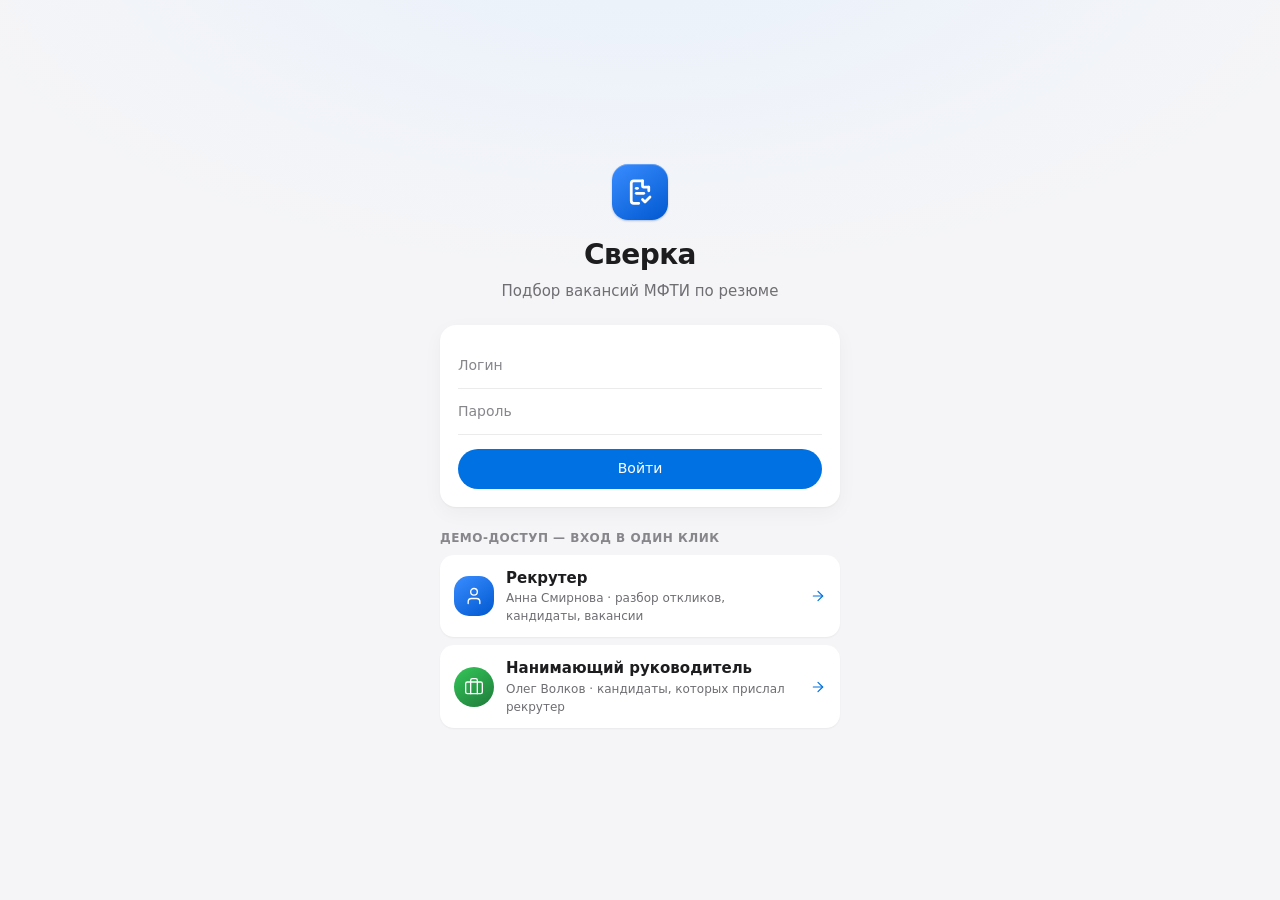
==== commit ce0604f5: "design: экран входа с демо-ролями" ====
--- a/design/mockup.html
+++ b/design/mockup.html
@@ -335,6 +335,29 @@
 .qa .eff b{color:var(--accent)}
 .qa input{flex:1;min-width:160px;font:inherit;font-size:13px;border:0;border-bottom:1px solid var(--line);padding:5px 2px;outline:0;background:none}
 
+/* Вход */
+.login{position:fixed;inset:0;z-index:40;display:grid;place-items:center;background:radial-gradient(1200px 600px at 50% -10%,#e8f1fc 0%,var(--bg) 60%)}
+.lg{width:min(400px,calc(100vw - 32px));text-align:center}
+.lg .mark{width:56px;height:56px;border-radius:16px;margin:0 auto 14px}
+.lg .mark .i{width:30px;height:30px}
+.lg h1{font-size:28px;letter-spacing:-.02em}
+.lg .tag{color:var(--fg2);margin:4px 0 22px}
+.lgc{padding:18px;text-align:left}
+.lgc .fld{grid-template-columns:70px 1fr}
+.lgc .btn{width:100%;justify-content:center;height:40px;margin-top:14px;font-size:14px}
+.demo-h{font-size:12px;font-weight:600;color:var(--fg3);text-transform:uppercase;letter-spacing:.04em;margin:22px 0 8px;text-align:left}
+.role{display:flex;align-items:center;gap:12px;width:100%;text-align:left;padding:12px 14px;border-radius:14px;background:#fff;box-shadow:0 1px 2px rgba(0,0,0,.05);margin-bottom:8px;transition:box-shadow .2s,transform .1s ease-out}
+.role:hover{box-shadow:0 0 0 2px var(--accent)}
+.role:active{transform:scale(.99)}
+.role .avatar{width:40px;height:40px}
+.role .avatar .i{width:20px;height:20px}
+.role small{display:block;color:var(--fg2);font-size:12px}
+.role .go{margin-left:auto;color:var(--accent)}
+.me{display:flex;align-items:center;gap:8px;font-size:13px;color:var(--fg2);margin-left:6px}
+.me .avatar{width:28px;height:28px}
+.me .avatar .i{width:15px;height:15px}
+.me button{color:var(--accent);font-size:13px}
+
 /* Текст резюме */
 .doc{position:sticky;top:80px;max-height:calc(100vh - 104px);overflow:auto;padding:14px 0;align-self:start}
 .doc h2{display:flex;align-items:center;gap:7px;font-size:13px;font-weight:600;color:var(--fg2);padding:0 18px 8px}
@@ -396,6 +419,21 @@
  <symbol id="i-inbox" viewBox="0 0 24 24"><path d="M22 12h-6l-2 3h-4l-2-3H2"/><path d="M5.5 5.1 2 12v6a2 2 0 0 0 2 2h16a2 2 0 0 0 2-2v-6l-3.5-6.9A2 2 0 0 0 16.8 4H7.2a2 2 0 0 0-1.7 1.1"/></symbol>
 </svg>
 
+<div class="login" id="login">
+  <div class="lg">
+    <span class="mark"><svg class="i"><use href="#i-logo"/></svg></span>
+    <h1>Сверка</h1>
+    <div class="tag">Подбор вакансий МФТИ по резюме</div>
+    <div class="card lgc">
+      <label class="fld"><span>Логин</span><input autocomplete="username" aria-label="Логин"></label>
+      <label class="fld"><span>Пароль</span><input type="password" autocomplete="current-password" aria-label="Пароль"></label>
+      <button class="btn btn-primary" data-login="recruiter">Войти</button>
+    </div>
+    <div class="demo-h">Демо-доступ — вход в один клик</div>
+    <button class="role" data-login="recruiter"><span class="avatar blue"><svg class="i"><use href="#i-user"/></svg></span><span><b>Рекрутер</b><small>Анна Смирнова · разбор откликов, кандидаты, вакансии</small></span><svg class="i go"><use href="#i-arrow"/></svg></button>
+    <button class="role" data-login="manager"><span class="avatar" style="background:linear-gradient(145deg,#34c759,#1f7a3a)"><svg class="i"><use href="#i-brief"/></svg></span><span><b>Нанимающий руководитель</b><small>Олег Волков · кандидаты, которых прислал рекрутер</small></span><svg class="i go"><use href="#i-arrow"/></svg></button>
+  </div>
+</div>
 <header class="bar">
   <span class="logo"><span class="mark"><svg class="i"><use href="#i-logo"/></svg></span>Сверка</span>
   <nav class="nav" aria-label="Разделы">
@@ -406,6 +444,7 @@
   <span class="spacer"></span>
   <span class="mock-tag">макет · цифры условные</span>
   <button class="btn btn-primary" data-upload><svg class="i i-sm"><use href="#i-upload"/></svg>Загрузить</button>
+  <span class="me"><span class="avatar blue"><svg class="i"><use href="#i-user"/></svg></span><span id="mename">Анна Смирнова</span><button data-logout>Выйти</button></span>
 </header>
 
 <main class="wrap">
@@ -937,6 +976,8 @@
   if(t.closest('[data-uclose]')||t.id==='upload'){st.upload=null;renderUpload();return;}
   if(t.closest('[data-ugo]')){const r=st.upload==='res'; st.upload=null; renderUpload(); if(r){st.view='base';render();toast('Файлы в очереди — прогресс в «Кандидатах»');} else toast('Добавлено 2 вакансии · сверяем с резервом'); return;}
   if(t.closest('.sheet')&&!t.closest('button')) return;
+  const lg=t.closest('[data-login]'); if(lg){st.role=lg.dataset.login; $('#login').hidden=true; $('#mename').textContent=st.role==='manager'?'Олег Волков':'Анна Смирнова'; if(st.role==='manager'){st.view='base';st.flt='cust';} render(); toast(st.role==='manager'?'Вы вошли как нанимающий руководитель — макет показывает вид рекрутера, отличия описаны в спеке':'Вы вошли как рекрутер'); return;}
+  if(t.closest('[data-logout]')){$('#login').hidden=false; return;}
   const nv=t.closest('[data-nav]'); if(nv){st.view=nv.dataset.nav; if(st.view==='vac'){st.vac='v1';st.cand=bestCand('v1');} st.pair=false; st.from=null; render(); window.scrollTo({top:0}); return;}
   if(t.closest('[data-go]')&&st.go){const g=st.go; $('#toast').remove(); st.go=null; g(); return;}
   if(t.closest('[data-undo]')&&st.undo){st.undo();$('#toast').remove();render();return;}
